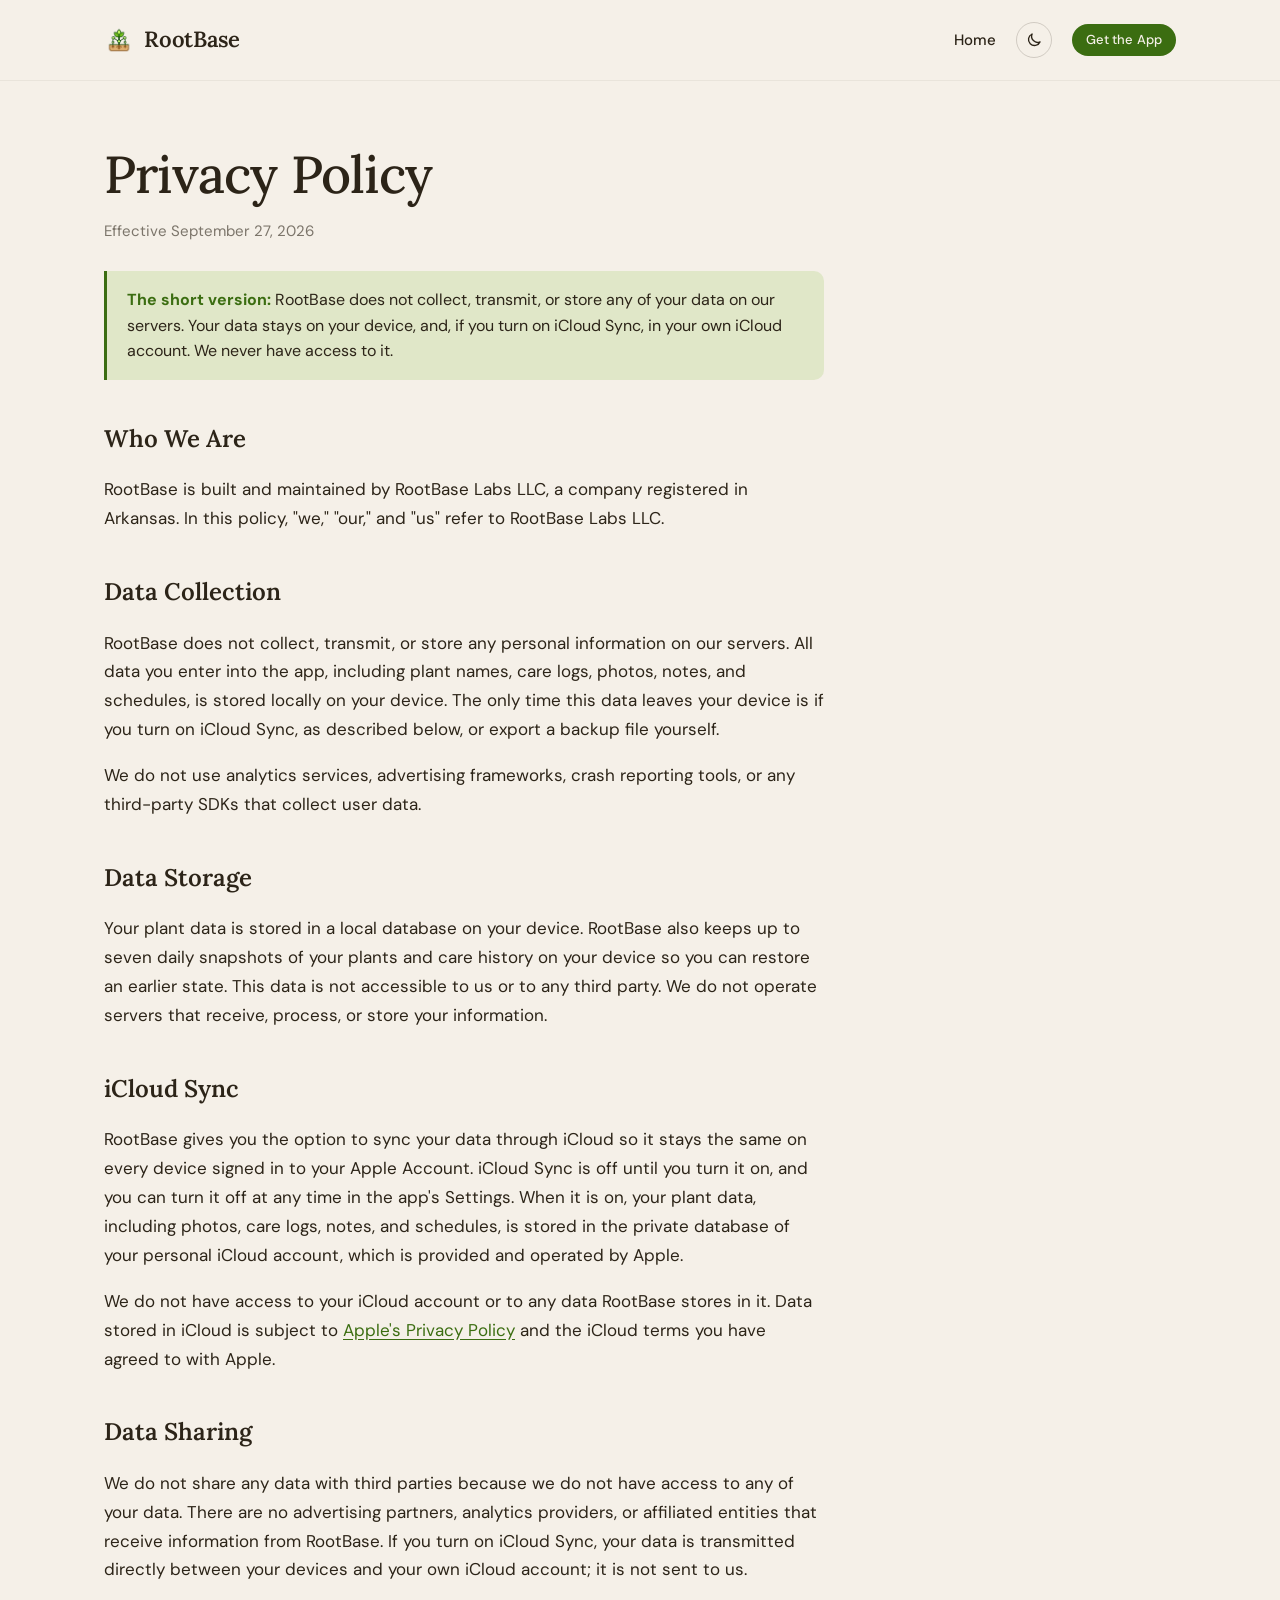
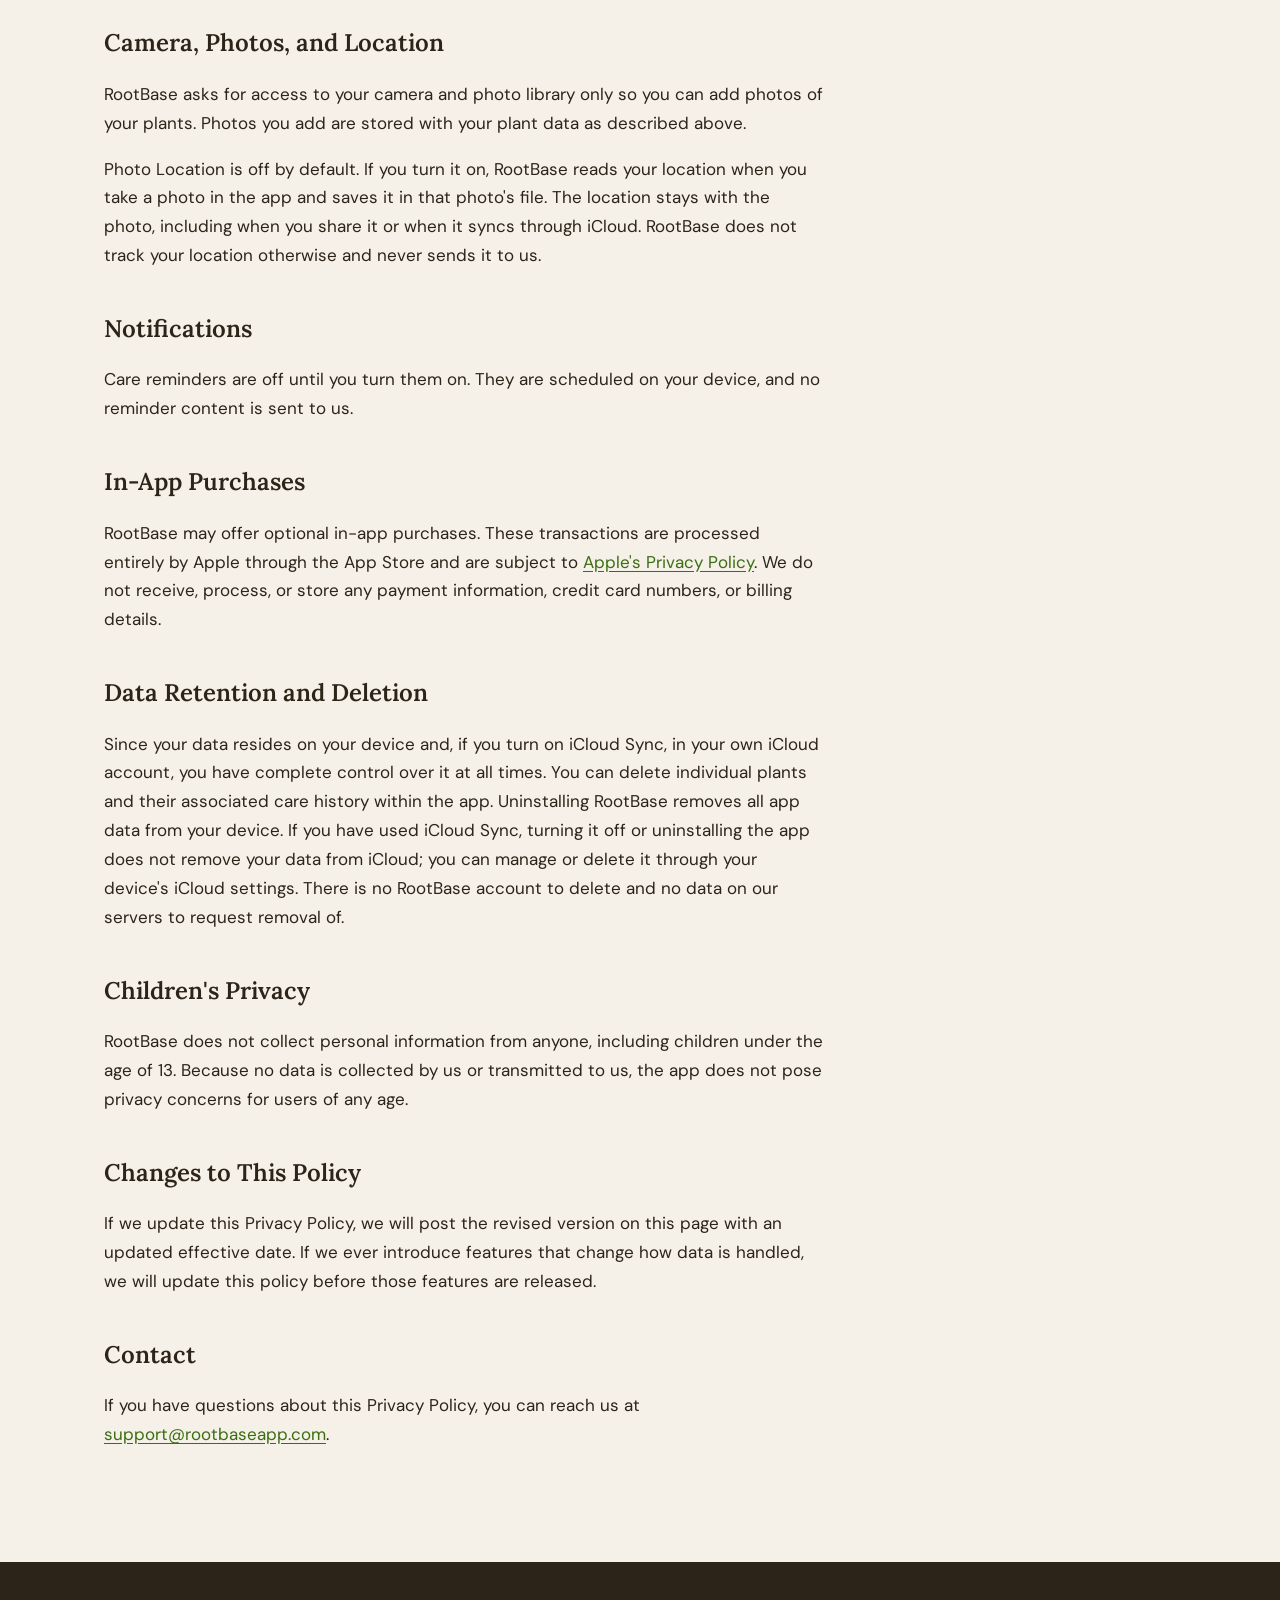
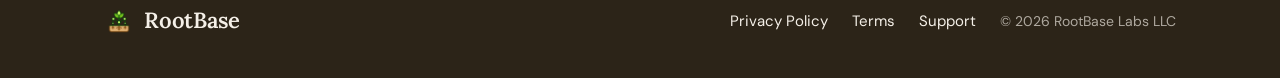
==== privacy.html @ 83ee5496 "Update site copy for RootBase 2.0 Rewrite the support FAQ for 2.0 and replace the old iCloud Backup " ====
<!DOCTYPE html>
<html lang="en">
<head>
  <meta charset="UTF-8">
  <meta name="viewport" content="width=device-width, initial-scale=1.0">
  <title>Privacy Policy — RootBase</title>
  <meta name="description" content="Privacy Policy for RootBase, the iOS plant care app by RootBase Labs LLC.">

  <meta property="og:type" content="website">
  <meta property="og:url" content="https://www.rootbaseapp.com/privacy.html">
  <meta property="og:title" content="Privacy Policy — RootBase">
  <meta property="og:description" content="Privacy Policy for RootBase, the iOS plant care app by RootBase Labs LLC.">
  <meta property="og:image" content="https://www.rootbaseapp.com/assets/icons/rootbase-icon.png">
  <meta property="og:site_name" content="RootBase">

  <meta name="twitter:card" content="summary">
  <meta name="twitter:title" content="Privacy Policy — RootBase">
  <meta name="twitter:description" content="Privacy Policy for RootBase, the iOS plant care app by RootBase Labs LLC.">
  <meta name="twitter:image" content="https://www.rootbaseapp.com/assets/icons/rootbase-icon.png">

  <link rel="preconnect" href="https://fonts.googleapis.com">
  <link rel="preconnect" href="https://fonts.gstatic.com" crossorigin>
  <link href="https://fonts.googleapis.com/css2?family=DM+Sans:ital,wght@0,400;0,500;0,600;0,700;1,400&family=Lora:ital,wght@0,400;0,500;0,600;0,700;1,400;1,500;1,600&display=swap" rel="stylesheet">
  <link rel="icon" type="image/png" href="assets/icons/rootbase-icon.png">
  <link rel="apple-touch-icon" href="assets/icons/rootbase-icon.png">
  <link rel="stylesheet" href="styles.css">
  <meta name="color-scheme" content="light dark">
  <script src="theme.js"></script>
</head>
<body>
  <header class="site-nav">
    <div class="container nav-inner">
      <a href="index.html" class="logo" aria-label="RootBase home">
        <img class="logo-mark" src="assets/icons/rootbase-icon.png" alt="RootBase leaf mark" />
        <span class="logo-word">RootBase</span>
      </a>
      <nav class="nav-links" aria-label="Primary">
        <a href="index.html" class="nav-link">Home</a>
        <button type="button" class="theme-toggle" aria-label="Toggle dark mode" hidden>
          <svg class="icon-moon" viewBox="0 0 24 24" fill="none" stroke="currentColor" stroke-width="1.8" stroke-linecap="round" stroke-linejoin="round" aria-hidden="true"><path d="M20 14.5A8 8 0 0 1 9.5 4a8 8 0 1 0 10.5 10.5Z"/></svg>
          <svg class="icon-sun" viewBox="0 0 24 24" fill="none" stroke="currentColor" stroke-width="1.8" stroke-linecap="round" aria-hidden="true"><circle cx="12" cy="12" r="4"/><path d="M12 2.5v2M12 19.5v2M4.6 4.6l1.4 1.4M18 18l1.4 1.4M2.5 12h2M19.5 12h2M4.6 19.4 6 18M18 6l1.4-1.4"/></svg>
        </button>
        <a href="https://apps.apple.com/us/app/rootbase/id6760036967" class="pill pill-green" target="_blank" rel="noopener">Get the App</a>
      </nav>
    </div>
  </header>

  <main class="doc-page">
    <div class="container">
      <h1 class="doc-title">Privacy Policy</h1>
      <p class="doc-effective-date">Effective September 27, 2026</p>
      <div class="doc-content">
        <div class="doc-summary">
          <strong>The short version:</strong> RootBase does not collect, transmit, or store any of your data on our servers. Your data stays on your device, and, if you turn on iCloud Sync, in your own iCloud account. We never have access to it.
        </div>

        <h2>Who We Are</h2>
        <p>RootBase is built and maintained by RootBase Labs LLC, a company registered in Arkansas. In this policy, "we," "our," and "us" refer to RootBase Labs LLC.</p>

        <h2>Data Collection</h2>
        <p>RootBase does not collect, transmit, or store any personal information on our servers. All data you enter into the app, including plant names, care logs, photos, notes, and schedules, is stored locally on your device. The only time this data leaves your device is if you turn on iCloud Sync, as described below, or export a backup file yourself.</p>
        <p>We do not use analytics services, advertising frameworks, crash reporting tools, or any third-party SDKs that collect user data.</p>

        <h2>Data Storage</h2>
        <p>Your plant data is stored in a local database on your device. RootBase also keeps up to seven daily snapshots of your plants and care history on your device so you can restore an earlier state. This data is not accessible to us or to any third party. We do not operate servers that receive, process, or store your information.</p>

        <h2>iCloud Sync</h2>
        <p>RootBase gives you the option to sync your data through iCloud so it stays the same on every device signed in to your Apple Account. iCloud Sync is off until you turn it on, and you can turn it off at any time in the app's Settings. When it is on, your plant data, including photos, care logs, notes, and schedules, is stored in the private database of your personal iCloud account, which is provided and operated by Apple.</p>
        <p>We do not have access to your iCloud account or to any data RootBase stores in it. Data stored in iCloud is subject to <a href="https://www.apple.com/legal/privacy/" target="_blank" rel="noopener">Apple's Privacy Policy</a> and the iCloud terms you have agreed to with Apple.</p>

        <h2>Data Sharing</h2>
        <p>We do not share any data with third parties because we do not have access to any of your data. There are no advertising partners, analytics providers, or affiliated entities that receive information from RootBase. If you turn on iCloud Sync, your data is transmitted directly between your devices and your own iCloud account; it is not sent to us.</p>

        <h2>Camera, Photos, and Location</h2>
        <p>RootBase asks for access to your camera and photo library only so you can add photos of your plants. Photos you add are stored with your plant data as described above.</p>
        <p>Photo Location is off by default. If you turn it on, RootBase reads your location when you take a photo in the app and saves it in that photo's file. The location stays with the photo, including when you share it or when it syncs through iCloud. RootBase does not track your location otherwise and never sends it to us.</p>

        <h2>Notifications</h2>
        <p>Care reminders are off until you turn them on. They are scheduled on your device, and no reminder content is sent to us.</p>

        <h2>In-App Purchases</h2>
        <p>RootBase may offer optional in-app purchases. These transactions are processed entirely by Apple through the App Store and are subject to <a href="https://www.apple.com/legal/privacy/" target="_blank" rel="noopener">Apple's Privacy Policy</a>. We do not receive, process, or store any payment information, credit card numbers, or billing details.</p>

        <h2>Data Retention and Deletion</h2>
        <p>Since your data resides on your device and, if you turn on iCloud Sync, in your own iCloud account, you have complete control over it at all times. You can delete individual plants and their associated care history within the app. Uninstalling RootBase removes all app data from your device. If you have used iCloud Sync, turning it off or uninstalling the app does not remove your data from iCloud; you can manage or delete it through your device's iCloud settings. There is no RootBase account to delete and no data on our servers to request removal of.</p>

        <h2>Children's Privacy</h2>
        <p>RootBase does not collect personal information from anyone, including children under the age of 13. Because no data is collected by us or transmitted to us, the app does not pose privacy concerns for users of any age.</p>

        <h2>Changes to This Policy</h2>
        <p>If we update this Privacy Policy, we will post the revised version on this page with an updated effective date. If we ever introduce features that change how data is handled, we will update this policy before those features are released.</p>

        <h2>Contact</h2>
        <p>If you have questions about this Privacy Policy, you can reach us at <a href="mailto:support@rootbaseapp.com">support@rootbaseapp.com</a>.</p>
      </div>
    </div>
  </main>

  <footer class="site-footer">
    <div class="container footer-inner">
      <a href="index.html" class="logo logo-footer" aria-label="RootBase home">
        <img class="logo-mark" src="assets/icons/rootbase-icon.png" alt="RootBase leaf mark" />
        <span class="logo-word">RootBase</span>
      </a>
      <nav class="footer-links" aria-label="Footer">
        <a href="privacy.html">Privacy Policy</a>
        <a href="terms.html">Terms</a>
        <a href="support.html">Support</a>
        <span class="footer-copy">© 2026 RootBase Labs LLC</span>
      </nav>
    </div>
  </footer>
</body>
</html>
---- styles.css ----
:root {
  --bg: #F5F0E8;
  --text: #2C2418;
  --text-muted: #2C241899;
  --brand: #3B6D11;
  --accent: #639922;
  --accent-light: #97C459;
  --card: #EDE8DE;
  --dark: #2C2418;
  --on-dark: #F5F0E8;
  --on-dark-muted: #F5F0E899;
  --on-brand: #F5F0E8;
  --footer-bg: #2C2418;
  --hairline: rgba(44, 36, 24, 0.06);
  --divider-line: rgba(44, 36, 24, 0.18);
  --summary-bg: rgba(151, 196, 89, 0.22);
  --radius-card: 14px;
  --radius-pill: 20px;
  --max-width: 1120px;
  color-scheme: light;
}

/* Dark theme: follows the OS unless the visitor picked a theme with the toggle. */
@media (prefers-color-scheme: dark) {
  :root:not([data-theme="light"]) {
    color-scheme: dark;
    --bg: #1A1611;
    --text: #EDE6D9;
    --text-muted: #EDE6D999;
    --brand: #97C459;
    --accent: #7FB03D;
    --accent-light: #B5DA82;
    --card: #26211A;
    --dark: #14110C;
    --on-brand: #1A1611;
    --footer-bg: #110E0A;
    --hairline: rgba(237, 230, 217, 0.08);
    --divider-line: rgba(237, 230, 217, 0.16);
    --summary-bg: rgba(151, 196, 89, 0.12);
  }
}

:root[data-theme="dark"] {
  color-scheme: dark;
  --bg: #1A1611;
  --text: #EDE6D9;
  --text-muted: #EDE6D999;
  --brand: #97C459;
  --accent: #7FB03D;
  --accent-light: #B5DA82;
  --card: #26211A;
  --dark: #14110C;
  --on-brand: #1A1611;
  --footer-bg: #110E0A;
  --hairline: rgba(237, 230, 217, 0.08);
  --divider-line: rgba(237, 230, 217, 0.16);
  --summary-bg: rgba(151, 196, 89, 0.12);
}

*, *::before, *::after { box-sizing: border-box; }

html { scroll-behavior: smooth; }

body {
  margin: 0;
  background: var(--bg);
  color: var(--text);
  font-family: "DM Sans", system-ui, -apple-system, Segoe UI, Roboto, sans-serif;
  font-size: 17px;
  line-height: 1.6;
  -webkit-font-smoothing: antialiased;
  -moz-osx-font-smoothing: grayscale;
}

img, svg { display: block; max-width: 100%; }

.container {
  width: 100%;
  max-width: var(--max-width);
  margin: 0 auto;
  padding: 0 24px;
}

/* ============ Nav ============ */
.site-nav {
  padding: 22px 0;
  position: sticky;
  top: 0;
  background: var(--bg);
  z-index: 10;
  border-bottom: 1px solid var(--hairline);
}

.nav-inner {
  display: flex;
  align-items: center;
  justify-content: space-between;
  gap: 16px;
}

.logo {
  display: inline-flex;
  align-items: center;
  gap: 10px;
  text-decoration: none;
  color: var(--text);
}

.logo-mark {
  width: 30px;
  height: 30px;
  flex-shrink: 0;
}

.logo-word {
  font-family: "Lora", Georgia, serif;
  font-weight: 600;
  font-size: 22px;
  letter-spacing: -0.01em;
}

.nav-links {
  display: flex;
  align-items: center;
  gap: 20px;
}

.nav-link {
  color: var(--text);
  text-decoration: none;
  font-weight: 500;
  font-size: 15px;
  transition: color 0.15s ease;
}

.nav-link:hover { color: var(--brand); }

.pill {
  display: inline-flex;
  align-items: center;
  padding: 6px 14px;
  border-radius: var(--radius-pill);
  font-size: 13px;
  font-weight: 500;
  letter-spacing: 0.01em;
}

.pill-green {
  background: var(--brand);
  color: var(--on-brand);
  text-decoration: none;
}

/* ============ Theme toggle ============ */
.theme-toggle {
  display: inline-flex;
  align-items: center;
  justify-content: center;
  width: 36px;
  height: 36px;
  padding: 0;
  border: 1px solid var(--divider-line);
  border-radius: 50%;
  background: transparent;
  color: var(--text);
  cursor: pointer;
  transition: color 0.15s ease, border-color 0.15s ease;
}

.theme-toggle[hidden] { display: none; }

.theme-toggle:hover { color: var(--brand); border-color: var(--brand); }

.theme-toggle:focus-visible {
  outline: 2px solid var(--accent-light);
  outline-offset: 2px;
}

.theme-toggle svg { width: 18px; height: 18px; }

/* Show the icon for the theme a click switches to. */
.theme-toggle .icon-sun { display: none; }

@media (prefers-color-scheme: dark) {
  :root:not([data-theme="light"]) .theme-toggle .icon-sun { display: block; }
  :root:not([data-theme="light"]) .theme-toggle .icon-moon { display: none; }
}

:root[data-theme="dark"] .theme-toggle .icon-sun { display: block; }
:root[data-theme="dark"] .theme-toggle .icon-moon { display: none; }

/* ============ Hero ============ */
.hero {
  padding: 80px 0 96px;
}

.hero-inner {
  display: grid;
  grid-template-columns: 1fr 1.2fr;
  gap: 64px;
  align-items: center;
}

.eyebrow {
  font-family: "DM Sans", sans-serif;
  font-size: 14px;
  font-weight: 500;
  letter-spacing: 0.08em;
  text-transform: uppercase;
  color: var(--brand);
  margin: 0 0 20px;
}

.hero-title {
  font-family: "Lora", Georgia, serif;
  font-weight: 500;
  font-size: clamp(42px, 5.6vw, 68px);
  line-height: 1.08;
  letter-spacing: -0.015em;
  margin: 0 0 24px;
  color: var(--text);
}

.accent-italic {
  font-style: italic;
  color: var(--brand);
  font-weight: 500;
}

.hero-body {
  font-size: 19px;
  line-height: 1.55;
  color: var(--text);
  opacity: 0.82;
  max-width: 520px;
  margin: 0 0 36px;
}

.app-store-badge {
  display: inline-block;
  border-radius: 13px;
}

.app-store-badge img {
  display: block;
  width: 245px;
  height: 82px;
  object-fit: contain;
}

.app-store-badge .badge-dark { display: none; }

@media (prefers-color-scheme: dark) {
  :root:not([data-theme="light"]) .app-store-badge .badge-light { display: none; }
  :root:not([data-theme="light"]) .app-store-badge .badge-dark { display: block; }
}

:root[data-theme="dark"] .app-store-badge .badge-light { display: none; }
:root[data-theme="dark"] .app-store-badge .badge-dark { display: block; }

.app-store-badge:focus-visible {
  outline: 2px solid var(--accent-light);
  outline-offset: 3px;
}

.hero-meta {
  margin: 18px 0 0;
  font-style: italic;
  font-size: 14px;
  color: var(--text);
  opacity: 0.6;
}

/* ============ Hero composite ============ */
.hero-visual {
  display: flex;
  align-items: center;
  justify-content: center;
}

.hero-composite {
  width: 100%;
  max-width: 680px;
  height: auto;
  display: block;
}

/* ============ Screenshots section ============ */
.screenshots {
  padding: 56px 0 24px;
}

.screenshots-row {
  display: flex;
  justify-content: center;
  align-items: flex-start;
  gap: 32px;
  flex-wrap: wrap;
}

.screenshot {
  width: 220px;
  height: auto;
  display: block;
}

/* ============ Divider ============ */
.divider {
  height: 1px;
  margin: 0 auto;
  max-width: var(--max-width);
  background: linear-gradient(
    to right,
    transparent 0%,
    var(--divider-line) 50%,
    transparent 100%
  );
}

/* ============ Features ============ */
.features {
  padding: 96px 0 96px;
}

.section-head {
  text-align: center;
  margin: 0 auto 56px;
  max-width: 620px;
}

.section-head .eyebrow { margin-bottom: 16px; }

.section-title {
  font-family: "Lora", Georgia, serif;
  font-weight: 500;
  font-size: clamp(32px, 4vw, 44px);
  line-height: 1.15;
  letter-spacing: -0.01em;
  margin: 0;
  color: var(--text);
}

.features-grid {
  list-style: none;
  padding: 0;
  margin: 0;
  display: grid;
  grid-template-columns: repeat(5, 1fr);
  gap: 20px;
}

.feature-card {
  background: var(--card);
  border-radius: var(--radius-card);
  padding: 28px 24px;
  display: flex;
  flex-direction: column;
  gap: 16px;
}

.feature-icon {
  width: 48px;
  height: 48px;
  background: var(--dark);
  border-radius: 12px;
  display: flex;
  align-items: center;
  justify-content: center;
  flex-shrink: 0;
}

.feature-icon svg {
  width: 26px;
  height: 26px;
}

.feature-title {
  font-family: "Lora", Georgia, serif;
  font-weight: 600;
  font-size: 19px;
  line-height: 1.25;
  margin: 0;
  color: var(--text);
  letter-spacing: -0.005em;
}

.feature-body {
  font-size: 15px;
  line-height: 1.55;
  color: var(--text);
  opacity: 0.78;
  margin: 0;
}

/* ============ Bottom CTA ============ */
.cta-section {
  padding: 40px 0 120px;
}

.cta-inner {
  text-align: center;
  display: flex;
  flex-direction: column;
  align-items: center;
  gap: 16px;
}

.cta-title {
  font-family: "Lora", Georgia, serif;
  font-weight: 500;
  font-size: clamp(36px, 4.5vw, 52px);
  line-height: 1.12;
  letter-spacing: -0.015em;
  margin: 0 0 6px;
  color: var(--text);
}

.cta-sub {
  font-size: 18px;
  color: var(--text);
  opacity: 0.75;
  margin: 0 0 20px;
}

.cta-meta {
  margin: 14px 0 0;
  font-style: italic;
  font-size: 14px;
  color: var(--text);
  opacity: 0.6;
}

/* ============ Footer ============ */
.site-footer {
  background: var(--footer-bg);
  color: var(--on-dark);
  padding: 40px 0;
  border-top: 1px solid var(--hairline);
}

.footer-inner {
  display: flex;
  align-items: center;
  justify-content: space-between;
  gap: 24px;
  flex-wrap: wrap;
}

.logo-footer { color: var(--on-dark); }

.footer-links {
  display: flex;
  align-items: center;
  gap: 24px;
  flex-wrap: wrap;
}

.footer-links a {
  color: var(--on-dark);
  text-decoration: none;
  font-size: 15px;
  transition: color 0.15s ease;
}

.footer-links a:hover { color: var(--accent-light); }

.footer-copy {
  font-size: 14px;
  opacity: 0.65;
}

/* ============ Static-page content ============ */
.doc-page {
  padding: 64px 0 96px;
}

.doc-page .doc-title {
  font-family: "Lora", Georgia, serif;
  font-weight: 500;
  font-size: clamp(36px, 4.5vw, 52px);
  line-height: 1.12;
  letter-spacing: -0.015em;
  margin: 0 0 32px;
}

.doc-page .doc-content {
  max-width: 720px;
}

.doc-page .doc-content p,
.doc-page .doc-content li {
  font-size: 17px;
  line-height: 1.7;
  color: var(--text);
}

.doc-page .doc-content h2 {
  font-family: "Lora", Georgia, serif;
  font-weight: 600;
  font-size: 24px;
  margin: 40px 0 12px;
}

.doc-page .doc-content h3 {
  font-family: "Lora", Georgia, serif;
  font-weight: 600;
  font-size: 19px;
  margin: 28px 0 10px;
  scroll-margin-top: 96px;
}

.doc-page .doc-content a {
  color: var(--brand);
  text-decoration: underline;
  text-underline-offset: 3px;
}

.doc-effective-date {
  margin: -16px 0 28px;
  font-size: 15px;
  color: var(--text);
  opacity: 0.6;
}

.doc-summary {
  background: var(--summary-bg);
  border-left: 3px solid var(--brand);
  padding: 16px 20px;
  border-radius: 0 10px 10px 0;
  margin: 0 0 36px;
  font-size: 16px;
  line-height: 1.6;
}

.doc-summary strong { color: var(--brand); }

.doc-placeholder {
  padding: 32px;
  background: var(--card);
  border-radius: var(--radius-card);
  font-style: italic;
  color: var(--text);
  opacity: 0.7;
}

/* ============ Responsive ============ */
@media (max-width: 960px) {
  .features-grid { grid-template-columns: repeat(2, 1fr); }
  .hero-inner { gap: 40px; }
}

@media (max-width: 768px) {
  .hero { padding: 48px 0 64px; }
  .hero-inner {
    grid-template-columns: 1fr;
    gap: 32px;
  }
  .hero-body { font-size: 17px; }
  .hero-visual {
    order: 2;
  }
  .screenshot {
    width: 200px;
    max-width: 200px;
  }
  .features { padding: 72px 0; }
  .cta-section { padding: 24px 0 80px; }
  .footer-inner {
    flex-direction: column;
    align-items: flex-start;
    gap: 20px;
  }
}

@media (max-width: 560px) {
  .features-grid { grid-template-columns: 1fr; }
  .screenshots-row { gap: 20px; }
  .screenshot {
    width: 160px;
    max-width: 160px;
  }
}

@media (max-width: 420px) {
  .nav-inner .pill { display: none; }
  .container { padding: 0 18px; }
}
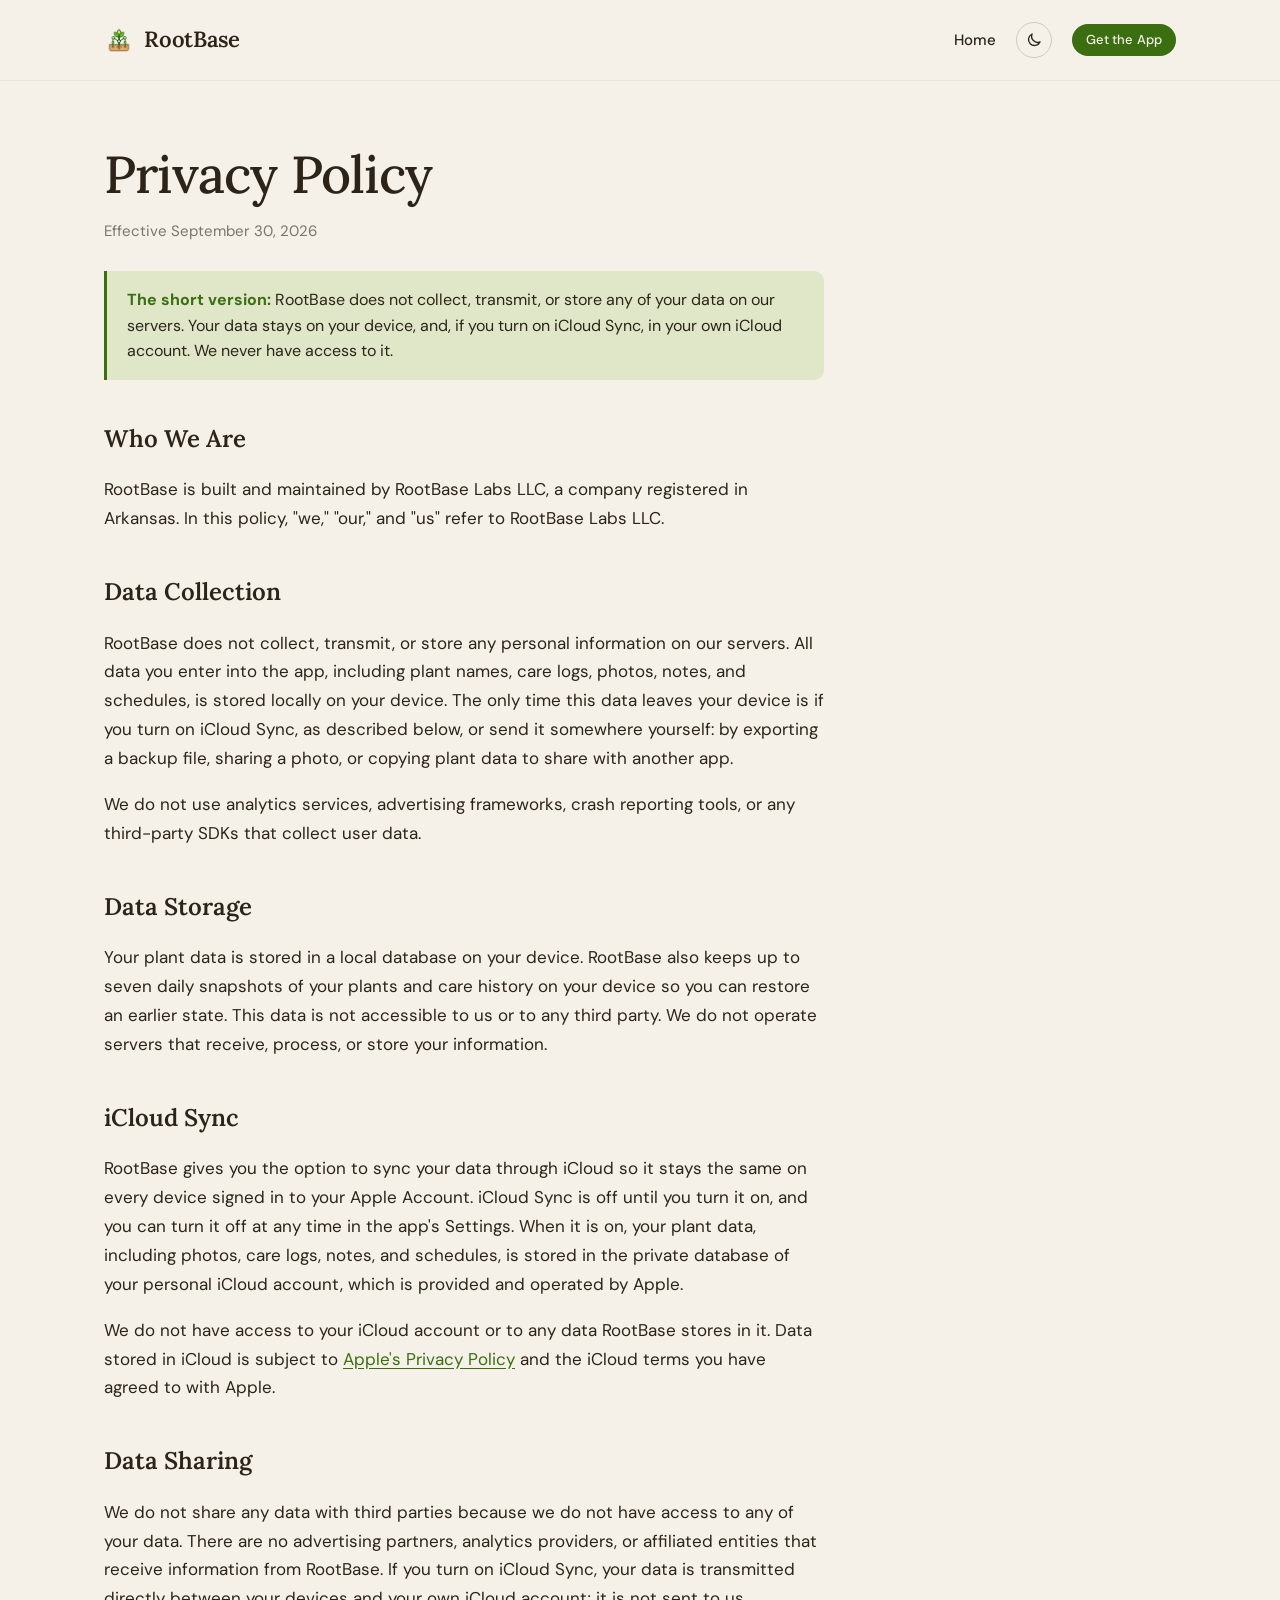
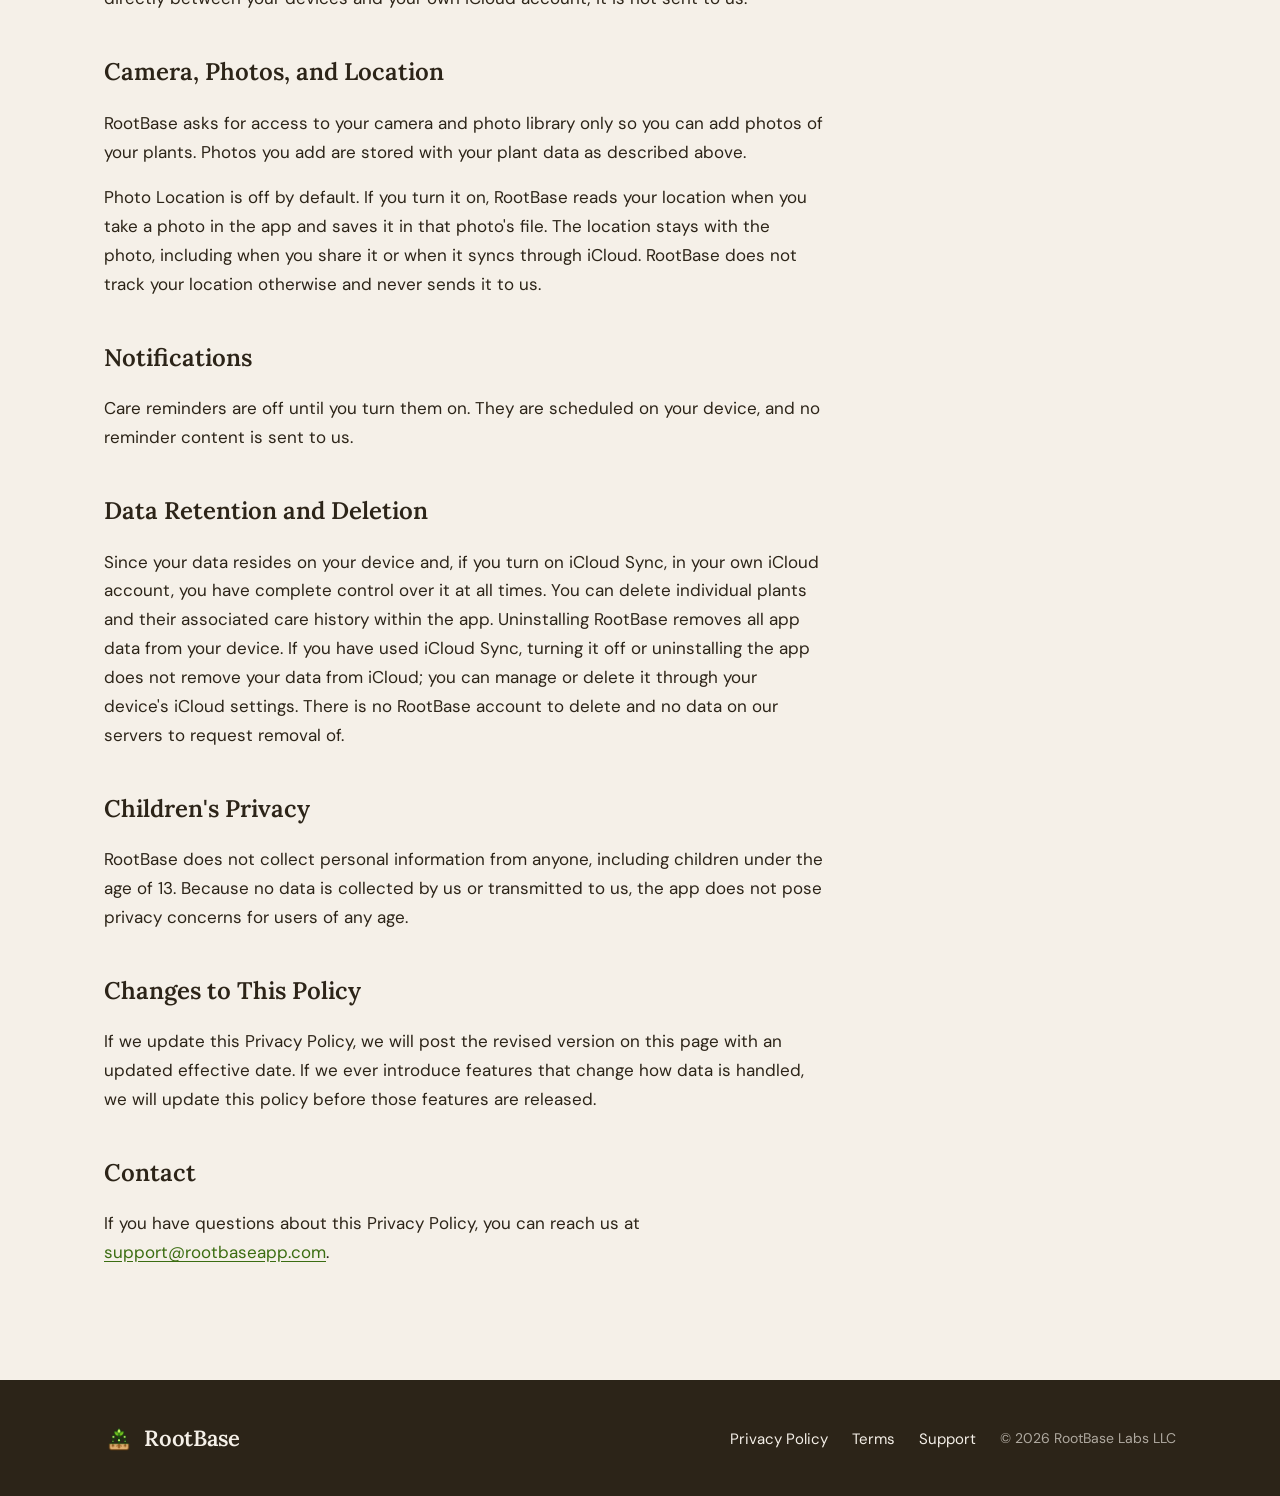
==== commit fb618ff8: "Bring site copy in line with RootBase 2.1 - Say iPhone and iPad (2.1 added iPad) in page description" ====
--- a/privacy.html
+++ b/privacy.html
@@ -4,19 +4,25 @@
   <meta charset="UTF-8">
   <meta name="viewport" content="width=device-width, initial-scale=1.0">
   <title>Privacy Policy — RootBase</title>
-  <meta name="description" content="Privacy Policy for RootBase, the iOS plant care app by RootBase Labs LLC.">
+  <meta name="description" content="Privacy Policy for RootBase, the plant care app for iPhone and iPad by RootBase Labs LLC.">
+  <meta name="apple-itunes-app" content="app-id=6760036967">
+  <link rel="canonical" href="https://www.rootbaseapp.com/privacy.html">
 
   <meta property="og:type" content="website">
   <meta property="og:url" content="https://www.rootbaseapp.com/privacy.html">
   <meta property="og:title" content="Privacy Policy — RootBase">
-  <meta property="og:description" content="Privacy Policy for RootBase, the iOS plant care app by RootBase Labs LLC.">
-  <meta property="og:image" content="https://www.rootbaseapp.com/assets/icons/rootbase-icon.png">
+  <meta property="og:description" content="Privacy Policy for RootBase, the plant care app for iPhone and iPad by RootBase Labs LLC.">
+  <meta property="og:image" content="https://www.rootbaseapp.com/assets/social/rootbase-card.jpg">
+  <meta property="og:image:width" content="1200">
+  <meta property="og:image:height" content="630">
+  <meta property="og:image:alt" content="RootBase on iPhone and iPad: Your plants deserve a proper schedule.">
   <meta property="og:site_name" content="RootBase">
 
-  <meta name="twitter:card" content="summary">
+  <meta name="twitter:card" content="summary_large_image">
   <meta name="twitter:title" content="Privacy Policy — RootBase">
-  <meta name="twitter:description" content="Privacy Policy for RootBase, the iOS plant care app by RootBase Labs LLC.">
-  <meta name="twitter:image" content="https://www.rootbaseapp.com/assets/icons/rootbase-icon.png">
+  <meta name="twitter:description" content="Privacy Policy for RootBase, the plant care app for iPhone and iPad by RootBase Labs LLC.">
+  <meta name="twitter:image" content="https://www.rootbaseapp.com/assets/social/rootbase-card.jpg">
+  <meta name="twitter:image:alt" content="RootBase on iPhone and iPad: Your plants deserve a proper schedule.">
 
   <link rel="preconnect" href="https://fonts.googleapis.com">
   <link rel="preconnect" href="https://fonts.gstatic.com" crossorigin>
@@ -48,7 +54,7 @@
   <main class="doc-page">
     <div class="container">
       <h1 class="doc-title">Privacy Policy</h1>
-      <p class="doc-effective-date">Effective September 27, 2026</p>
+      <p class="doc-effective-date">Effective September 30, 2026</p>
       <div class="doc-content">
         <div class="doc-summary">
           <strong>The short version:</strong> RootBase does not collect, transmit, or store any of your data on our servers. Your data stays on your device, and, if you turn on iCloud Sync, in your own iCloud account. We never have access to it.
@@ -58,7 +64,7 @@
         <p>RootBase is built and maintained by RootBase Labs LLC, a company registered in Arkansas. In this policy, "we," "our," and "us" refer to RootBase Labs LLC.</p>
 
         <h2>Data Collection</h2>
-        <p>RootBase does not collect, transmit, or store any personal information on our servers. All data you enter into the app, including plant names, care logs, photos, notes, and schedules, is stored locally on your device. The only time this data leaves your device is if you turn on iCloud Sync, as described below, or export a backup file yourself.</p>
+        <p>RootBase does not collect, transmit, or store any personal information on our servers. All data you enter into the app, including plant names, care logs, photos, notes, and schedules, is stored locally on your device. The only time this data leaves your device is if you turn on iCloud Sync, as described below, or send it somewhere yourself: by exporting a backup file, sharing a photo, or copying plant data to share with another app.</p>
         <p>We do not use analytics services, advertising frameworks, crash reporting tools, or any third-party SDKs that collect user data.</p>
 
         <h2>Data Storage</h2>
@@ -77,9 +83,6 @@
 
         <h2>Notifications</h2>
         <p>Care reminders are off until you turn them on. They are scheduled on your device, and no reminder content is sent to us.</p>
-
-        <h2>In-App Purchases</h2>
-        <p>RootBase may offer optional in-app purchases. These transactions are processed entirely by Apple through the App Store and are subject to <a href="https://www.apple.com/legal/privacy/" target="_blank" rel="noopener">Apple's Privacy Policy</a>. We do not receive, process, or store any payment information, credit card numbers, or billing details.</p>
 
         <h2>Data Retention and Deletion</h2>
         <p>Since your data resides on your device and, if you turn on iCloud Sync, in your own iCloud account, you have complete control over it at all times. You can delete individual plants and their associated care history within the app. Uninstalling RootBase removes all app data from your device. If you have used iCloud Sync, turning it off or uninstalling the app does not remove your data from iCloud; you can manage or delete it through your device's iCloud settings. There is no RootBase account to delete and no data on our servers to request removal of.</p>
--- a/styles.css
+++ b/styles.css
@@ -196,7 +196,7 @@
 
 .hero-inner {
   display: grid;
-  grid-template-columns: 1fr 1.2fr;
+  grid-template-columns: 1fr 1.4fr;
   gap: 64px;
   align-items: center;
 }
@@ -280,7 +280,7 @@
 
 .hero-composite {
   width: 100%;
-  max-width: 680px;
+  max-width: 760px;
   height: auto;
   display: block;
 }
@@ -325,7 +325,7 @@
 .section-head {
   text-align: center;
   margin: 0 auto 56px;
-  max-width: 620px;
+  max-width: 760px;
 }
 
 .section-head .eyebrow { margin-bottom: 16px; }
@@ -338,6 +338,7 @@
   letter-spacing: -0.01em;
   margin: 0;
   color: var(--text);
+  text-wrap: balance;
 }
 
 .features-grid {
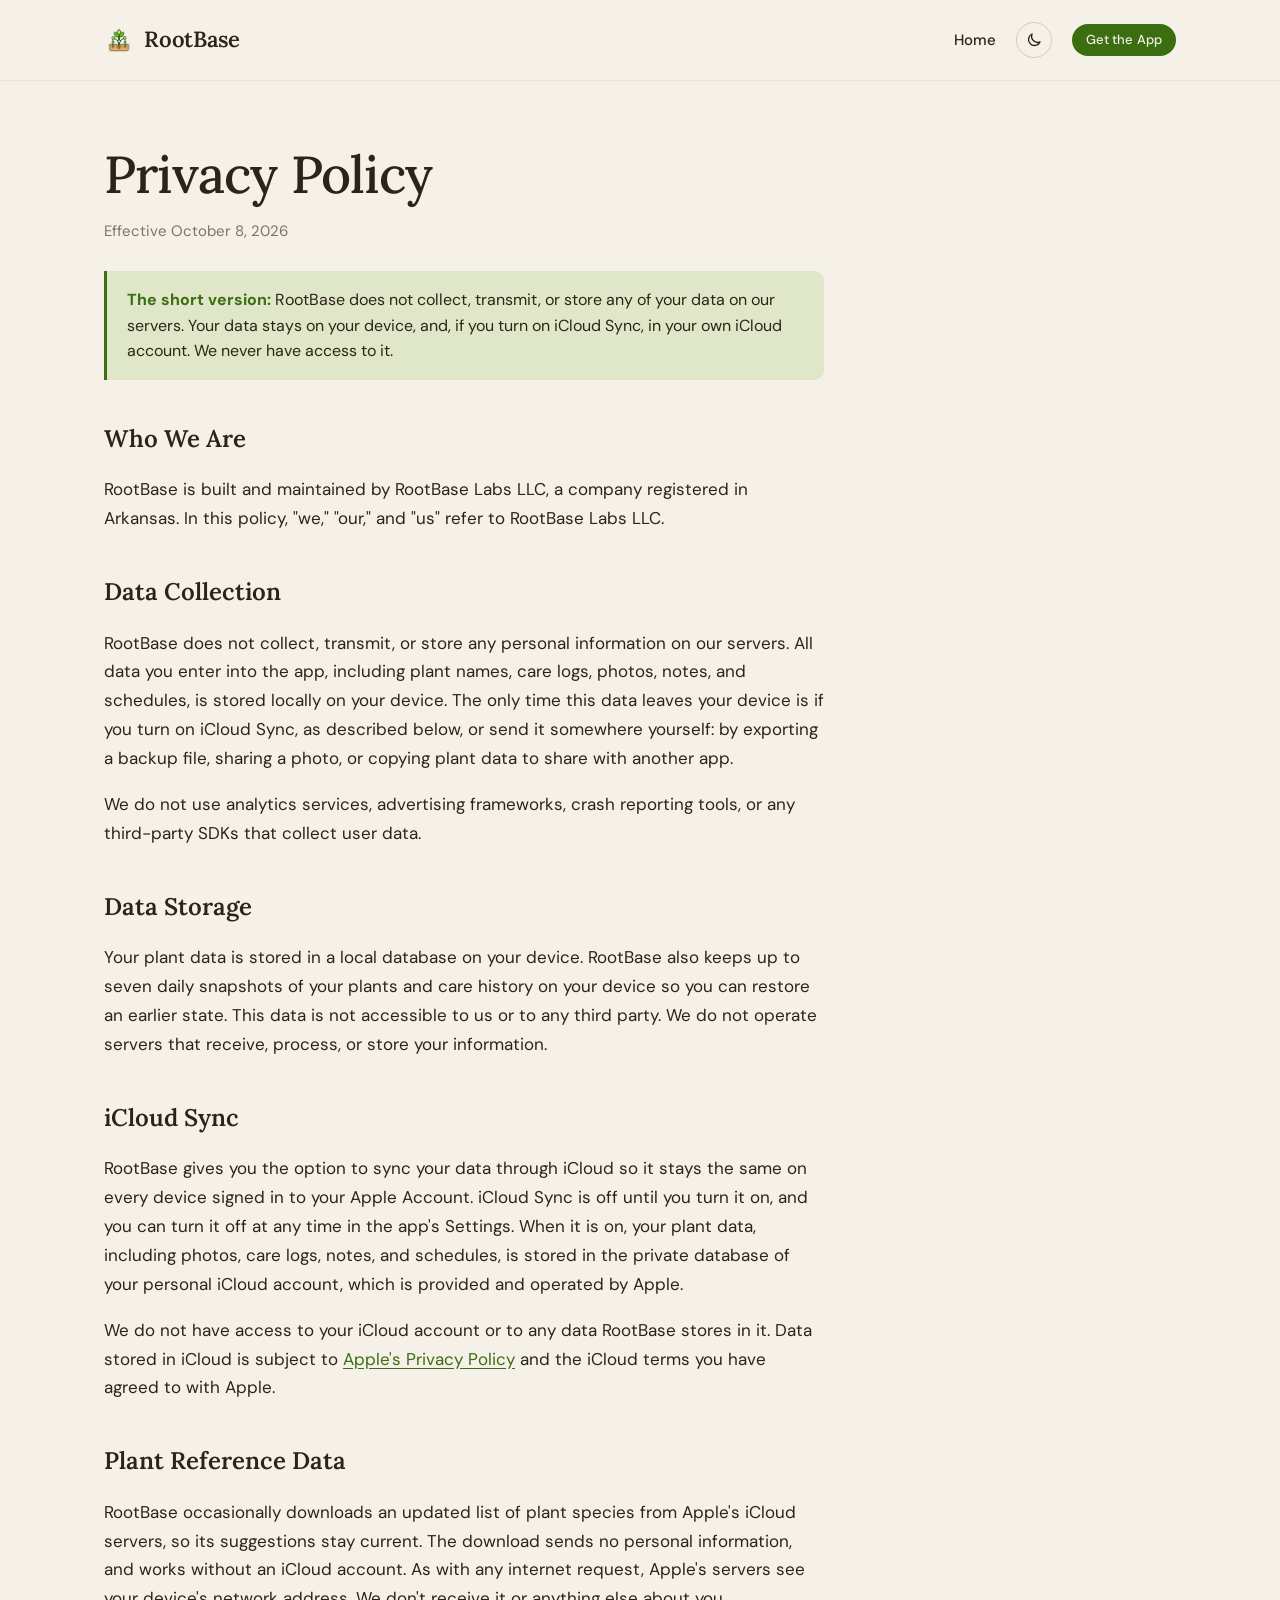
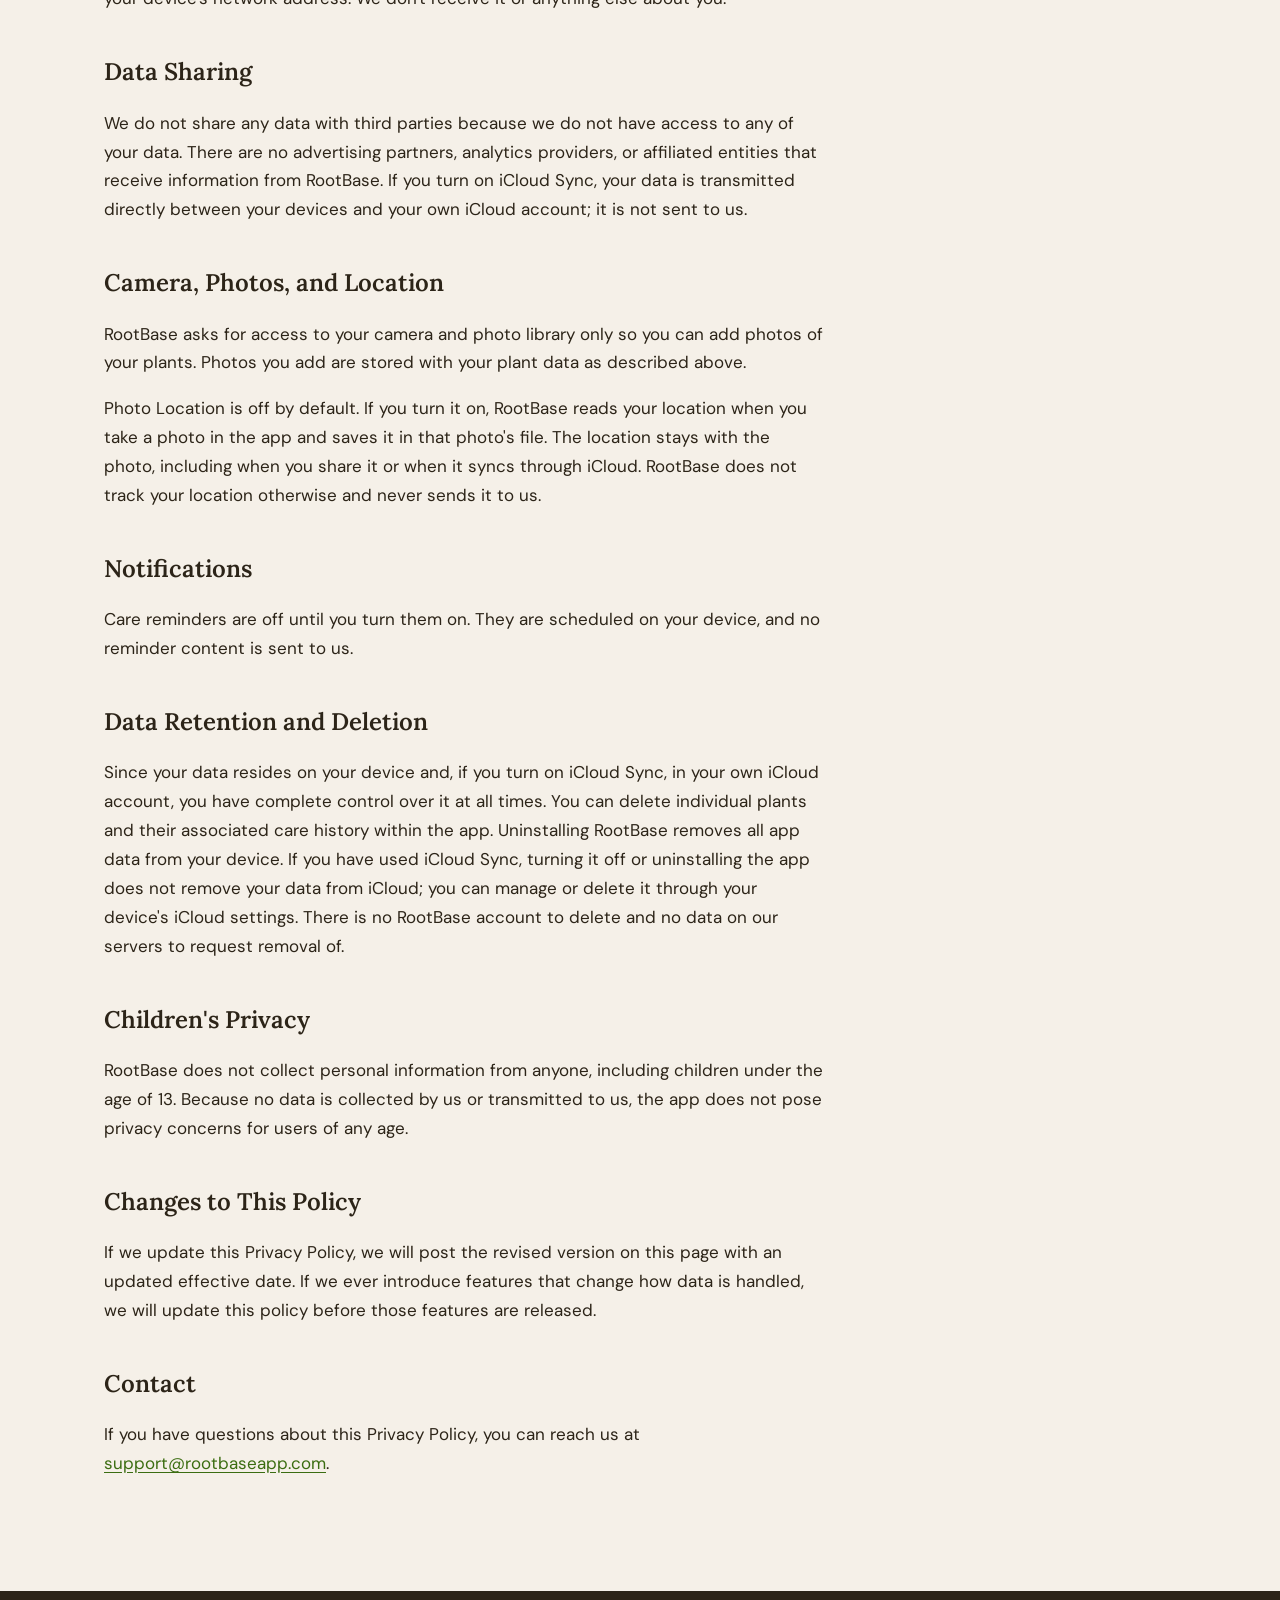
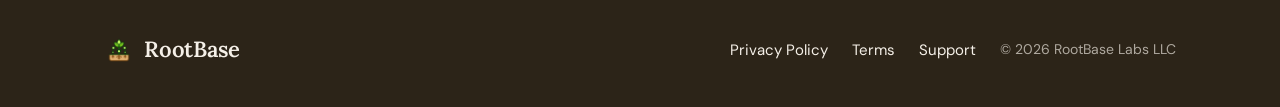
==== commit 9e7f7d76: "Add plant reference data section to privacy policy Co-Authored-By: Claude Opus 5.5 <noreply@anthropi" ====
--- a/privacy.html
+++ b/privacy.html
@@ -54,7 +54,7 @@
   <main class="doc-page">
     <div class="container">
       <h1 class="doc-title">Privacy Policy</h1>
-      <p class="doc-effective-date">Effective September 30, 2026</p>
+      <p class="doc-effective-date">Effective October 8, 2026</p>
       <div class="doc-content">
         <div class="doc-summary">
           <strong>The short version:</strong> RootBase does not collect, transmit, or store any of your data on our servers. Your data stays on your device, and, if you turn on iCloud Sync, in your own iCloud account. We never have access to it.
@@ -73,6 +73,9 @@
         <h2>iCloud Sync</h2>
         <p>RootBase gives you the option to sync your data through iCloud so it stays the same on every device signed in to your Apple Account. iCloud Sync is off until you turn it on, and you can turn it off at any time in the app's Settings. When it is on, your plant data, including photos, care logs, notes, and schedules, is stored in the private database of your personal iCloud account, which is provided and operated by Apple.</p>
         <p>We do not have access to your iCloud account or to any data RootBase stores in it. Data stored in iCloud is subject to <a href="https://www.apple.com/legal/privacy/" target="_blank" rel="noopener">Apple's Privacy Policy</a> and the iCloud terms you have agreed to with Apple.</p>
+
+        <h2>Plant Reference Data</h2>
+        <p>RootBase occasionally downloads an updated list of plant species from Apple's iCloud servers, so its suggestions stay current. The download sends no personal information, and works without an iCloud account. As with any internet request, Apple's servers see your device's network address. We don't receive it or anything else about you.</p>
 
         <h2>Data Sharing</h2>
         <p>We do not share any data with third parties because we do not have access to any of your data. There are no advertising partners, analytics providers, or affiliated entities that receive information from RootBase. If you turn on iCloud Sync, your data is transmitted directly between your devices and your own iCloud account; it is not sent to us.</p>
--- a/styles.css
+++ b/styles.css
@@ -102,8 +102,10 @@
   display: inline-flex;
   align-items: center;
   gap: 10px;
+  flex-shrink: 0;
   text-decoration: none;
   color: var(--text);
+  white-space: nowrap;
 }
 
 .logo-mark {
@@ -128,6 +130,7 @@
 .nav-link {
   color: var(--text);
   text-decoration: none;
+  white-space: nowrap;
   font-weight: 500;
   font-size: 15px;
   transition: color 0.15s ease;
@@ -138,6 +141,7 @@
 .pill {
   display: inline-flex;
   align-items: center;
+  white-space: nowrap;
   padding: 6px 14px;
   border-radius: var(--radius-pill);
   font-size: 13px;
@@ -281,25 +285,6 @@
 .hero-composite {
   width: 100%;
   max-width: 760px;
-  height: auto;
-  display: block;
-}
-
-/* ============ Screenshots section ============ */
-.screenshots {
-  padding: 56px 0 24px;
-}
-
-.screenshots-row {
-  display: flex;
-  justify-content: center;
-  align-items: flex-start;
-  gap: 32px;
-  flex-wrap: wrap;
-}
-
-.screenshot {
-  width: 220px;
   height: auto;
   display: block;
 }
@@ -346,9 +331,68 @@
   padding: 0;
   margin: 0;
   display: grid;
-  grid-template-columns: repeat(5, 1fr);
+  grid-template-columns: repeat(3, 1fr);
   gap: 20px;
 }
+
+/* Phones and tablets: a row of cards to swipe through, the next one peeking in. */
+@media (max-width: 899px) {
+  .features-grid {
+    display: flex;
+    gap: 16px;
+    margin: 0 -24px;
+    padding: 4px 24px 8px;
+    overflow-x: auto;
+    overscroll-behavior-x: contain;
+    scroll-snap-type: x mandatory;
+    scroll-padding-inline: 24px;
+    scrollbar-width: none;
+  }
+
+  .features-grid::-webkit-scrollbar { display: none; }
+
+  .feature-card {
+    flex: 0 0 min(82%, 340px);
+    scroll-snap-align: start;
+  }
+}
+
+@media (max-width: 420px) {
+  .features-grid {
+    margin: 0 -18px;
+    padding-inline: 18px;
+    scroll-padding-inline: 18px;
+  }
+}
+
+/* Desktop with features.js: the section pins below the nav and the cards slide sideways as the
+   page scrolls. features.js sets the pin's height and the row's transform. */
+.has-feature-pin .features { padding: 0; }
+
+.has-feature-pin .features-sticky {
+  position: sticky;
+  top: var(--nav-height, 81px);
+  height: calc(100vh - var(--nav-height, 81px));
+  overflow: hidden;
+  display: flex;
+  flex-direction: column;
+  justify-content: center;
+}
+
+.has-feature-pin .features-sticky .container {
+  max-width: none;
+  padding: 0;
+}
+
+.has-feature-pin .features-grid {
+  position: relative;
+  display: flex;
+  gap: 24px;
+  padding-inline: max(24px, calc((100% - var(--max-width)) / 2 + 24px));
+  will-change: transform;
+}
+
+.has-feature-pin .feature-card { flex: 0 0 340px; }
 
 .feature-card {
   background: var(--card);
@@ -359,22 +403,6 @@
   gap: 16px;
 }
 
-.feature-icon {
-  width: 48px;
-  height: 48px;
-  background: var(--dark);
-  border-radius: 12px;
-  display: flex;
-  align-items: center;
-  justify-content: center;
-  flex-shrink: 0;
-}
-
-.feature-icon svg {
-  width: 26px;
-  height: 26px;
-}
-
 .feature-title {
   font-family: "Lora", Georgia, serif;
   font-weight: 600;
@@ -386,6 +414,465 @@
 }
 
 .feature-body {
+  font-size: 15px;
+  line-height: 1.55;
+  color: var(--text);
+  opacity: 0.78;
+  margin: 0;
+}
+
+/* ============ Showcase ============ */
+/* Without showcase.js the steps are a list, each caption beside its phone. The script turns them
+   into tabs over one phone (.is-tabbed). Screenshots come with the device bezel and shadow baked
+   in, so the images are placed as they are. */
+.showcase { padding: 72px 0; }
+
+.showcase .container {
+  max-width: calc(var(--max-width) + 80px);
+  padding: 0 40px;
+}
+
+.showcase .section-head { margin-bottom: 48px; }
+
+.showcase .eyebrow {
+  font-size: 13px;
+  font-weight: 600;
+  letter-spacing: 0.12em;
+  margin: 0 0 12px;
+}
+
+.showcase .section-title {
+  font-size: 48px;
+  line-height: 1.1;
+}
+
+.showcase-title {
+  font-family: "Lora", Georgia, serif;
+  font-weight: 500;
+  font-size: 36px;
+  line-height: 1.15;
+  letter-spacing: -0.01em;
+  margin: 0 0 16px;
+  color: var(--text);
+}
+
+.showcase-body {
+  font-size: 17px;
+  line-height: 1.6;
+  color: var(--text);
+  opacity: 0.8;
+  max-width: 34em;
+  margin: 0;
+}
+
+.showcase-steps {
+  list-style: none;
+  margin: 0;
+  padding: 0;
+  display: flex;
+  flex-direction: column;
+  gap: 56px;
+}
+
+.showcase-step {
+  display: grid;
+  grid-template-columns: minmax(0, 1fr) 400px;
+  gap: 64px;
+  align-items: center;
+}
+
+.showcase-shot {
+  width: 304px;
+  height: auto;
+  justify-self: center;
+}
+
+/* Tabs beside one phone. */
+.showcase-tour.is-tabbed {
+  display: grid;
+  grid-template-columns: minmax(0, 1fr) 400px;
+  gap: 64px;
+  align-items: center;
+}
+
+.showcase-side {
+  display: flex;
+  flex-direction: column;
+  gap: 40px;
+  min-width: 0;
+}
+
+.showcase-tablist {
+  display: grid;
+  grid-template-columns: repeat(4, minmax(0, 1fr));
+  gap: 12px;
+}
+
+.showcase-tab {
+  position: relative;
+  display: flex;
+  flex-direction: column;
+  justify-content: flex-end;
+  gap: 2px;
+  min-height: 60px;
+  margin: 0;
+  padding: 0 0 18px;
+  border: 0;
+  background: none;
+  color: var(--text);
+  font: inherit;
+  text-align: left;
+  cursor: pointer;
+}
+
+.showcase-tab-num {
+  font-size: 13px;
+  line-height: 1.3;
+  font-variant-numeric: tabular-nums;
+}
+
+.showcase-tab-label {
+  font-size: 17px;
+  font-weight: 600;
+  line-height: 1.3;
+  white-space: nowrap;
+}
+
+.showcase-tab-num,
+.showcase-tab-label {
+  opacity: 0.66;
+  transition: opacity 0.2s ease;
+}
+
+.showcase-tab.is-current .showcase-tab-num,
+.showcase-tab.is-current .showcase-tab-label,
+.showcase-tab:hover .showcase-tab-num,
+.showcase-tab:hover .showcase-tab-label { opacity: 1; }
+
+.showcase-tab-track {
+  position: absolute;
+  left: 0;
+  right: 0;
+  bottom: 0;
+  height: 3px;
+  border-radius: 2px;
+  overflow: hidden;
+  background: var(--divider-line);
+}
+
+.showcase-tab-fill {
+  display: block;
+  height: 100%;
+  background: var(--accent);
+  transform: scaleX(0);
+  transform-origin: left;
+}
+
+.showcase-tab.is-done .showcase-tab-fill,
+.is-stopped .showcase-tab.is-current .showcase-tab-fill { transform: scaleX(1); }
+
+/* Longhands, so the shorthand can't reset the paused play state below. */
+.is-tabbed:not(.is-stopped) .showcase-tab.is-current .showcase-tab-fill {
+  animation-name: showcase-progress;
+  animation-duration: 6s;
+  animation-timing-function: linear;
+  animation-fill-mode: forwards;
+}
+
+.is-held .showcase-tab-fill { animation-play-state: paused; }
+
+@keyframes showcase-progress {
+  from { transform: scaleX(0); }
+  to { transform: scaleX(1); }
+}
+
+.showcase-panels { min-height: 190px; }
+
+.showcase-tab:focus-visible,
+.showcase-copy:focus-visible,
+.showcase-toggle:focus-visible {
+  outline: 2px solid var(--brand);
+  outline-offset: 4px;
+  border-radius: 4px;
+}
+
+.showcase-controls {
+  display: flex;
+  align-items: center;
+  gap: 16px;
+}
+
+.showcase-toggle {
+  display: grid;
+  place-items: center;
+  width: 44px;
+  height: 44px;
+  margin: 0;
+  padding: 0;
+  border: 1px solid var(--divider-line);
+  border-radius: 50%;
+  background: none;
+  color: var(--text);
+  cursor: pointer;
+  transition: color 0.15s ease, border-color 0.15s ease;
+}
+
+.showcase-toggle:hover { color: var(--brand); border-color: var(--brand); }
+.showcase-toggle[hidden] { display: none; }
+.showcase-toggle:focus-visible { border-radius: 50%; }
+.showcase-toggle svg { width: 18px; height: 18px; }
+.showcase-toggle .icon-play,
+.is-stopped .showcase-toggle .icon-pause { display: none; }
+.is-stopped .showcase-toggle .icon-play { display: block; }
+
+.showcase-count {
+  margin: 0;
+  font-size: 14px;
+  font-variant-numeric: tabular-nums;
+  color: var(--text);
+  opacity: 0.72;
+}
+
+.showcase-phone {
+  position: relative;
+  width: 304px;
+  height: 560px;
+  justify-self: center;
+}
+
+.showcase-phone .showcase-shot {
+  position: absolute;
+  inset: 0;
+  width: 100%;
+  height: 100%;
+  object-fit: contain;
+  opacity: 0;
+  transition: opacity 0.45s ease;
+}
+
+.showcase-phone .showcase-shot.is-active { opacity: 1; }
+
+/* iPad card. */
+.showcase-ipad {
+  display: grid;
+  grid-template-columns: minmax(0, 1fr) 520px;
+  gap: 48px;
+  align-items: center;
+  margin-top: 48px;
+  padding: 36px 40px;
+  border-radius: var(--radius-card);
+  background: var(--card);
+}
+
+.showcase-ipad .showcase-title { font-size: 32px; }
+
+.showcase-ipad-shot {
+  width: 100%;
+  height: auto;
+}
+
+/* Between tablet and full desktop, give the tabs the room the phone doesn't need. */
+@media (min-width: 900px) and (max-width: 1099px) {
+  .showcase-step,
+  .showcase-tour.is-tabbed { grid-template-columns: minmax(0, 1fr) 304px; gap: 48px; }
+  .showcase-tab-label { font-size: 15px; }
+  .showcase-ipad { grid-template-columns: minmax(0, 1fr) minmax(0, 1.2fr); }
+}
+
+@media (max-width: 899px) {
+  .showcase { padding: 56px 0; }
+  .showcase .container { padding: 0 16px; }
+  .showcase .section-title { font-size: 34px; }
+  .showcase-title { font-size: 26px; }
+
+  .showcase-step { grid-template-columns: 1fr; gap: 28px; }
+  .showcase-shot { width: 261px; }
+
+  /* Order on phones: pills, phone, caption, controls. */
+  .showcase-tour.is-tabbed {
+    display: flex;
+    flex-direction: column;
+    align-items: stretch;
+    gap: 28px;
+  }
+
+  .showcase-side { display: contents; }
+  .showcase-tabs { order: 1; }
+  .showcase-phone { order: 2; align-self: center; width: 261px; height: 480px; }
+  .showcase-panels { order: 3; min-height: 230px; }
+  .showcase-controls { order: 4; margin-top: -8px; }
+
+  .showcase-tabs {
+    position: relative;
+    margin: 0 -16px;
+    overflow-x: auto;
+    overscroll-behavior-x: contain;
+    scrollbar-width: none;
+  }
+
+  .showcase-tabs::-webkit-scrollbar { display: none; }
+
+  .showcase-tablist {
+    display: flex;
+    gap: 8px;
+    width: max-content;
+    padding: 4px 16px;
+  }
+
+  .showcase-tab {
+    flex-direction: row;
+    align-items: center;
+    min-height: 44px;
+    padding: 0 18px;
+    border-radius: var(--radius-pill);
+    background: var(--card);
+  }
+
+  .showcase-tab-num { display: none; }
+
+  .showcase-tab-label { font-size: 16px; opacity: 1; }
+
+  .showcase-tab.is-current {
+    background: var(--brand);
+    color: var(--on-brand);
+  }
+
+  .showcase-tab-track {
+    display: none;
+    left: 14px;
+    right: 14px;
+    bottom: 6px;
+    height: 2px;
+    background: none;
+  }
+
+  .showcase-tab.is-current .showcase-tab-track { display: block; }
+
+  .showcase-tab-track::before {
+    content: "";
+    position: absolute;
+    inset: 0;
+    background: currentColor;
+    opacity: 0.28;
+  }
+
+  .showcase-tab-fill { position: relative; background: currentColor; }
+
+  .showcase-ipad {
+    grid-template-columns: 1fr;
+    gap: 20px;
+    padding: 20px;
+  }
+
+  .showcase-ipad .showcase-title { font-size: 26px; }
+}
+
+@media (prefers-reduced-motion: reduce) {
+  .showcase-phone .showcase-shot,
+  .showcase-tab-num,
+  .showcase-tab-label { transition: none; }
+}
+
+/* ============ How check-ins work ============ */
+.how {
+  padding: 24px 0 96px;
+}
+
+.how-steps {
+  list-style: none;
+  counter-reset: how;
+  padding: 0;
+  margin: 0;
+  display: grid;
+  grid-template-columns: repeat(4, 1fr);
+  gap: 32px;
+}
+
+.how-step {
+  counter-increment: how;
+  border-top: 1px solid var(--divider-line);
+  padding-top: 20px;
+}
+
+.how-step::before {
+  content: counter(how, decimal-leading-zero);
+  display: block;
+  font-family: "Lora", Georgia, serif;
+  font-style: italic;
+  font-size: 22px;
+  color: var(--brand);
+  margin-bottom: 12px;
+}
+
+.how-title {
+  font-family: "Lora", Georgia, serif;
+  font-weight: 600;
+  font-size: 19px;
+  line-height: 1.25;
+  margin: 0 0 10px;
+  color: var(--text);
+}
+
+.how-body {
+  font-size: 15px;
+  line-height: 1.55;
+  color: var(--text);
+  opacity: 0.78;
+  margin: 0;
+}
+
+.how-example {
+  display: flex;
+  flex-wrap: wrap;
+  justify-content: center;
+  gap: 12px;
+  margin: 48px 0 0;
+}
+
+.how-example span {
+  background: var(--card);
+  border-radius: var(--radius-pill);
+  padding: 8px 16px;
+  font-size: 14px;
+  color: var(--text);
+  opacity: 0.8;
+}
+
+/* ============ And the rest ============ */
+.more {
+  padding: 24px 0 96px;
+}
+
+.more-grid {
+  list-style: none;
+  padding: 0;
+  margin: 0;
+  display: grid;
+  grid-template-columns: repeat(4, 1fr);
+  gap: 32px 28px;
+}
+
+.more-grid h3 {
+  font-family: "Lora", Georgia, serif;
+  font-weight: 600;
+  font-size: 17px;
+  line-height: 1.3;
+  margin: 0 0 6px;
+  color: var(--text);
+}
+
+.more-grid h3::before {
+  content: "";
+  display: inline-block;
+  width: 8px;
+  height: 8px;
+  border-radius: 50%;
+  background: var(--accent);
+  margin-right: 10px;
+  vertical-align: 2px;
+}
+
+.more-grid p {
   font-size: 15px;
   line-height: 1.55;
   color: var(--text);
@@ -546,7 +1033,8 @@
 
 /* ============ Responsive ============ */
 @media (max-width: 960px) {
-  .features-grid { grid-template-columns: repeat(2, 1fr); }
+  .how-steps { grid-template-columns: repeat(2, 1fr); gap: 36px 32px; }
+  .more-grid { grid-template-columns: repeat(2, 1fr); }
   .hero-inner { gap: 40px; }
 }
 
@@ -560,11 +1048,8 @@
   .hero-visual {
     order: 2;
   }
-  .screenshot {
-    width: 200px;
-    max-width: 200px;
-  }
   .features { padding: 72px 0; }
+  .how, .more { padding: 16px 0 72px; }
   .cta-section { padding: 24px 0 80px; }
   .footer-inner {
     flex-direction: column;
@@ -574,15 +1059,23 @@
 }
 
 @media (max-width: 560px) {
-  .features-grid { grid-template-columns: 1fr; }
-  .screenshots-row { gap: 20px; }
-  .screenshot {
-    width: 160px;
-    max-width: 160px;
-  }
+  .how-steps { grid-template-columns: 1fr; gap: 28px; }
+  .more-grid { grid-template-columns: 1fr; gap: 24px; }
+}
+
+/* Phones get the App Store link from the hero badge and Safari's Smart App Banner. */
+@media (max-width: 560px) {
+  .nav-inner .pill { display: none; }
+  .nav-links { gap: 16px; }
 }
 
 @media (max-width: 420px) {
-  .nav-inner .pill { display: none; }
   .container { padding: 0 18px; }
 }
+
+@media (max-width: 360px) {
+  .logo { gap: 8px; }
+  .logo-word { font-size: 19px; }
+  .nav-links { gap: 12px; }
+  .nav-link { font-size: 14px; }
+}
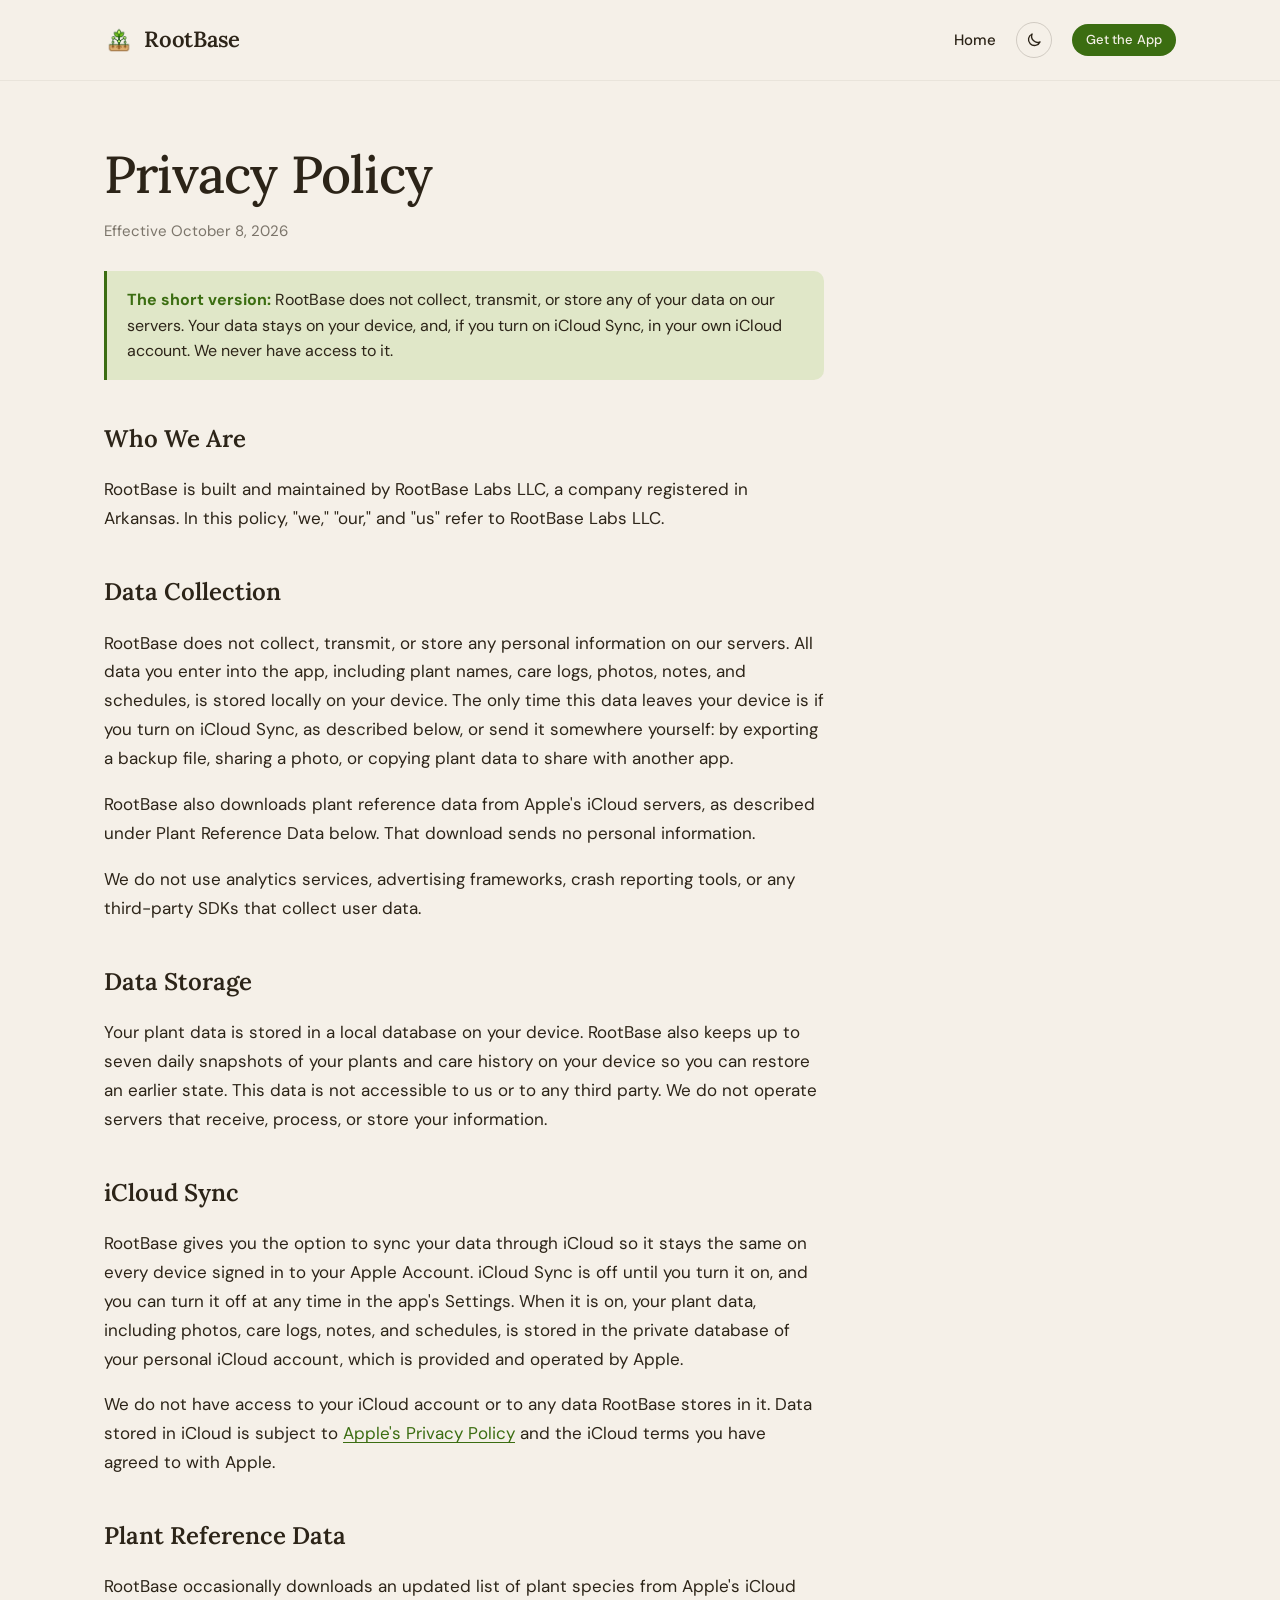
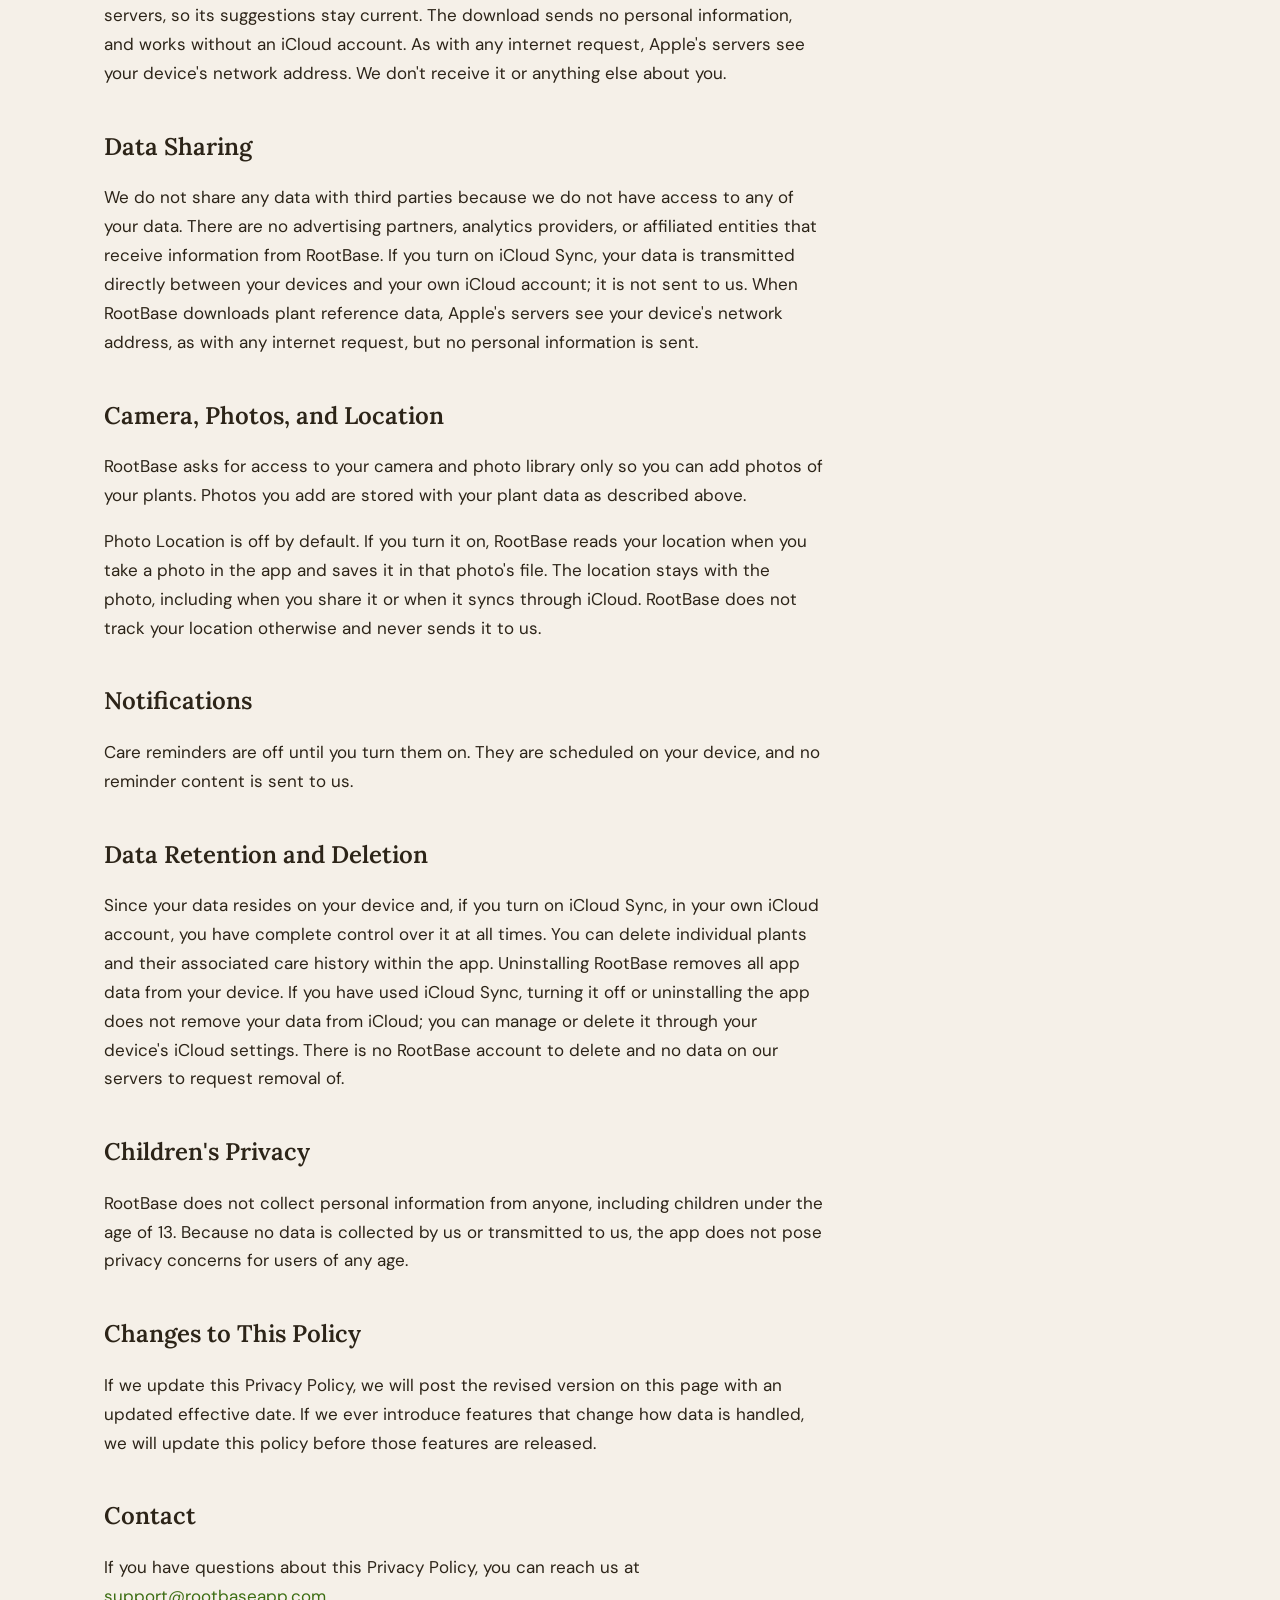
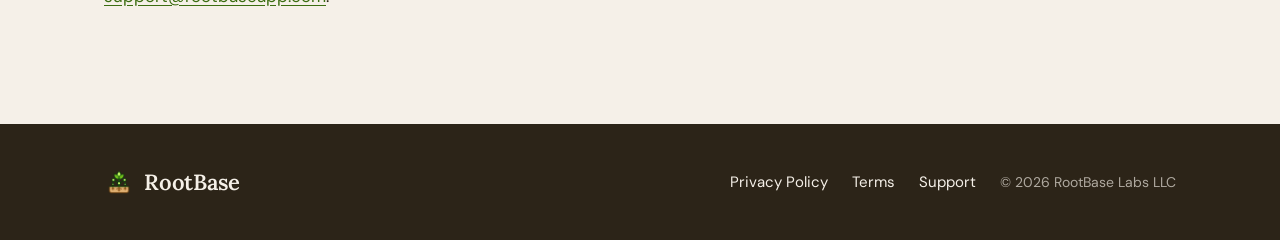
==== commit 78fb8610: "Mention plant reference download in data collection and sharing sections Co-Authored-By: Claude Opus" ====
--- a/privacy.html
+++ b/privacy.html
@@ -65,6 +65,7 @@
 
         <h2>Data Collection</h2>
         <p>RootBase does not collect, transmit, or store any personal information on our servers. All data you enter into the app, including plant names, care logs, photos, notes, and schedules, is stored locally on your device. The only time this data leaves your device is if you turn on iCloud Sync, as described below, or send it somewhere yourself: by exporting a backup file, sharing a photo, or copying plant data to share with another app.</p>
+        <p>RootBase also downloads plant reference data from Apple's iCloud servers, as described under Plant Reference Data below. That download sends no personal information.</p>
         <p>We do not use analytics services, advertising frameworks, crash reporting tools, or any third-party SDKs that collect user data.</p>
 
         <h2>Data Storage</h2>
@@ -78,7 +79,7 @@
         <p>RootBase occasionally downloads an updated list of plant species from Apple's iCloud servers, so its suggestions stay current. The download sends no personal information, and works without an iCloud account. As with any internet request, Apple's servers see your device's network address. We don't receive it or anything else about you.</p>
 
         <h2>Data Sharing</h2>
-        <p>We do not share any data with third parties because we do not have access to any of your data. There are no advertising partners, analytics providers, or affiliated entities that receive information from RootBase. If you turn on iCloud Sync, your data is transmitted directly between your devices and your own iCloud account; it is not sent to us.</p>
+        <p>We do not share any data with third parties because we do not have access to any of your data. There are no advertising partners, analytics providers, or affiliated entities that receive information from RootBase. If you turn on iCloud Sync, your data is transmitted directly between your devices and your own iCloud account; it is not sent to us. When RootBase downloads plant reference data, Apple's servers see your device's network address, as with any internet request, but no personal information is sent.</p>
 
         <h2>Camera, Photos, and Location</h2>
         <p>RootBase asks for access to your camera and photo library only so you can add photos of your plants. Photos you add are stored with your plant data as described above.</p>
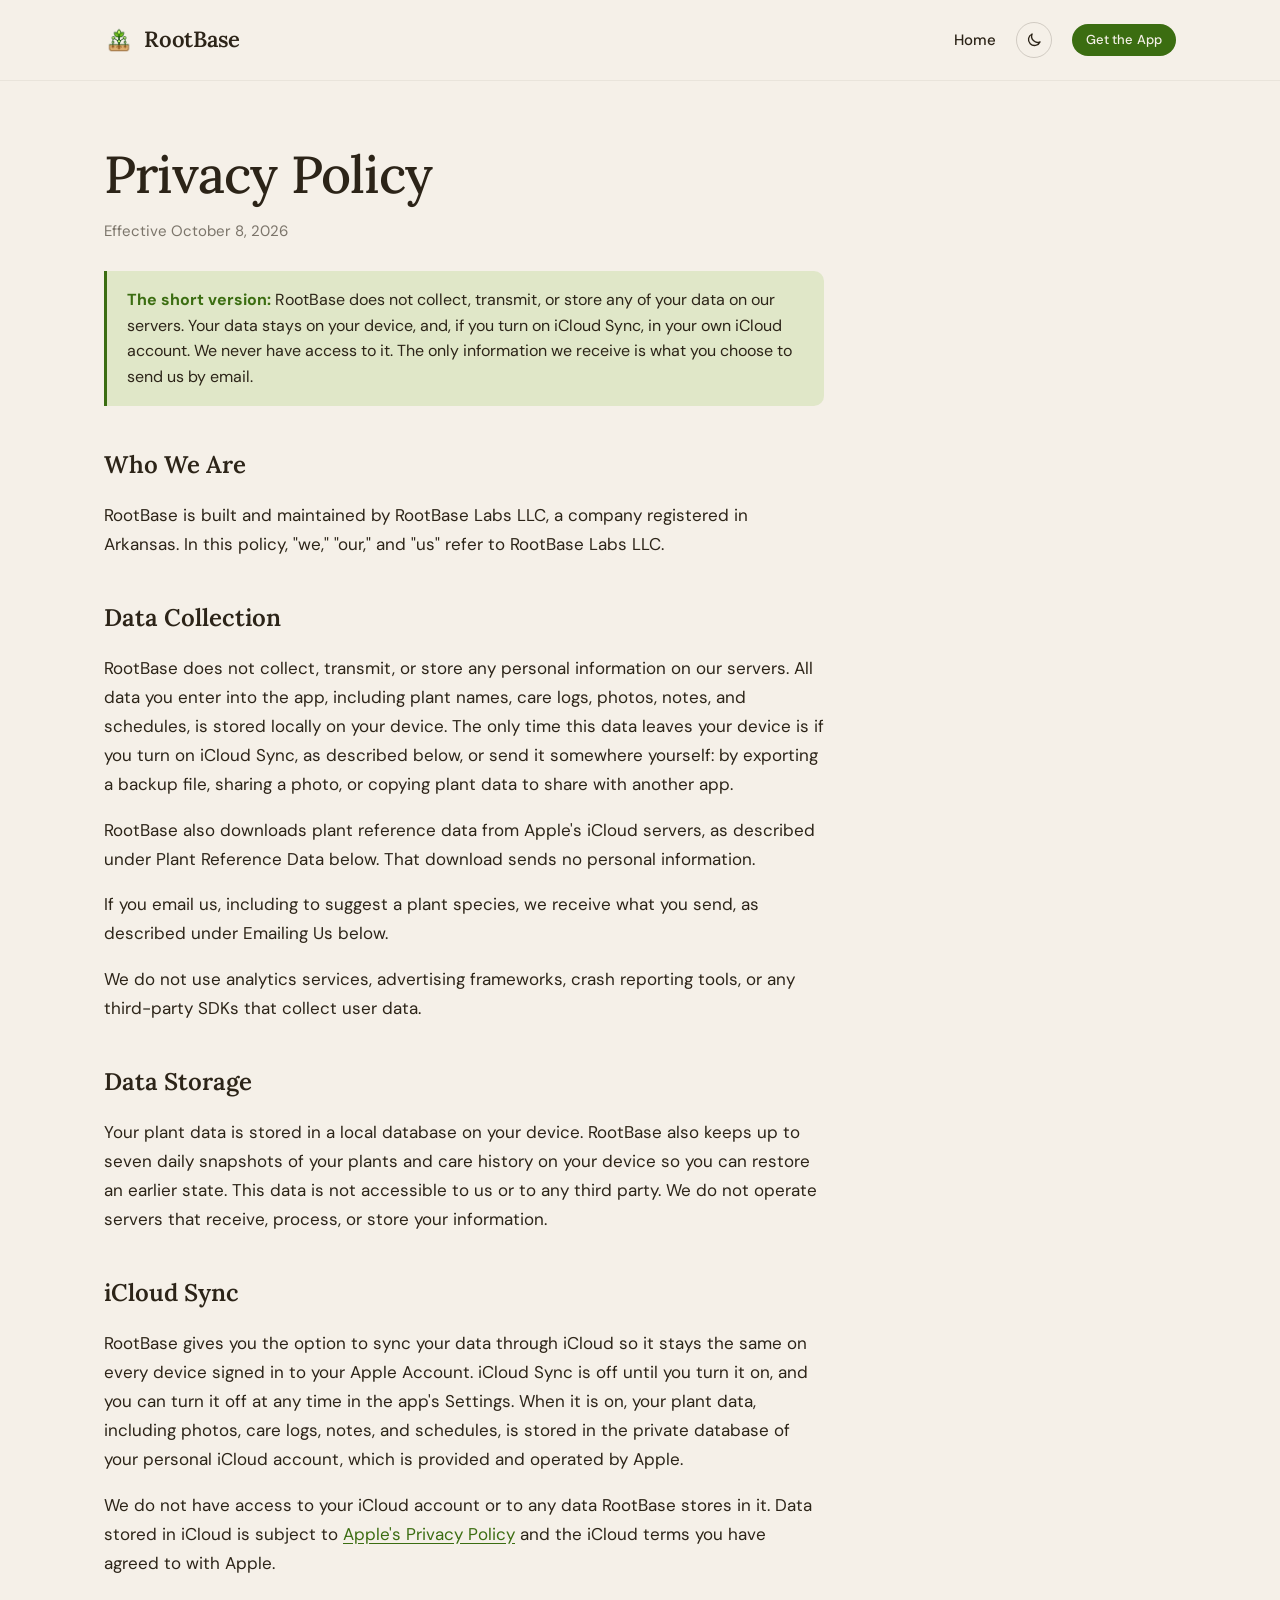
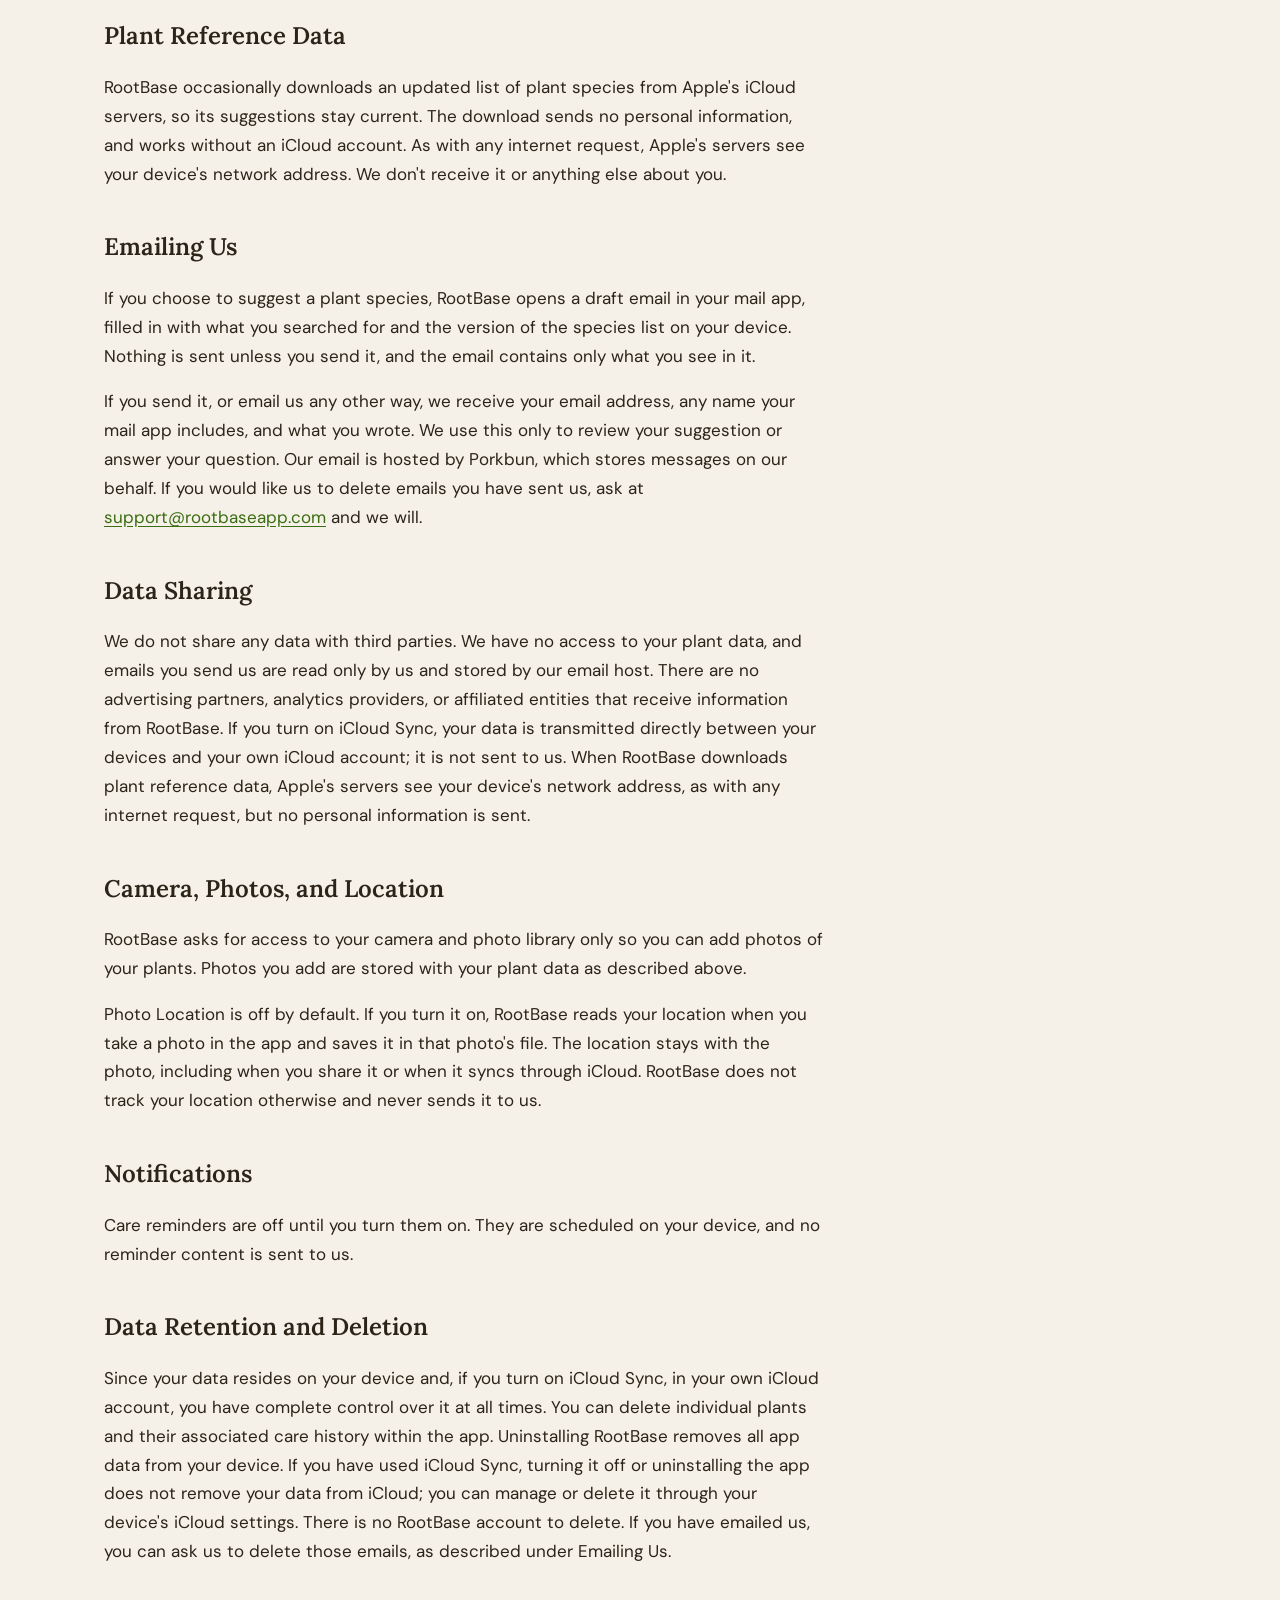
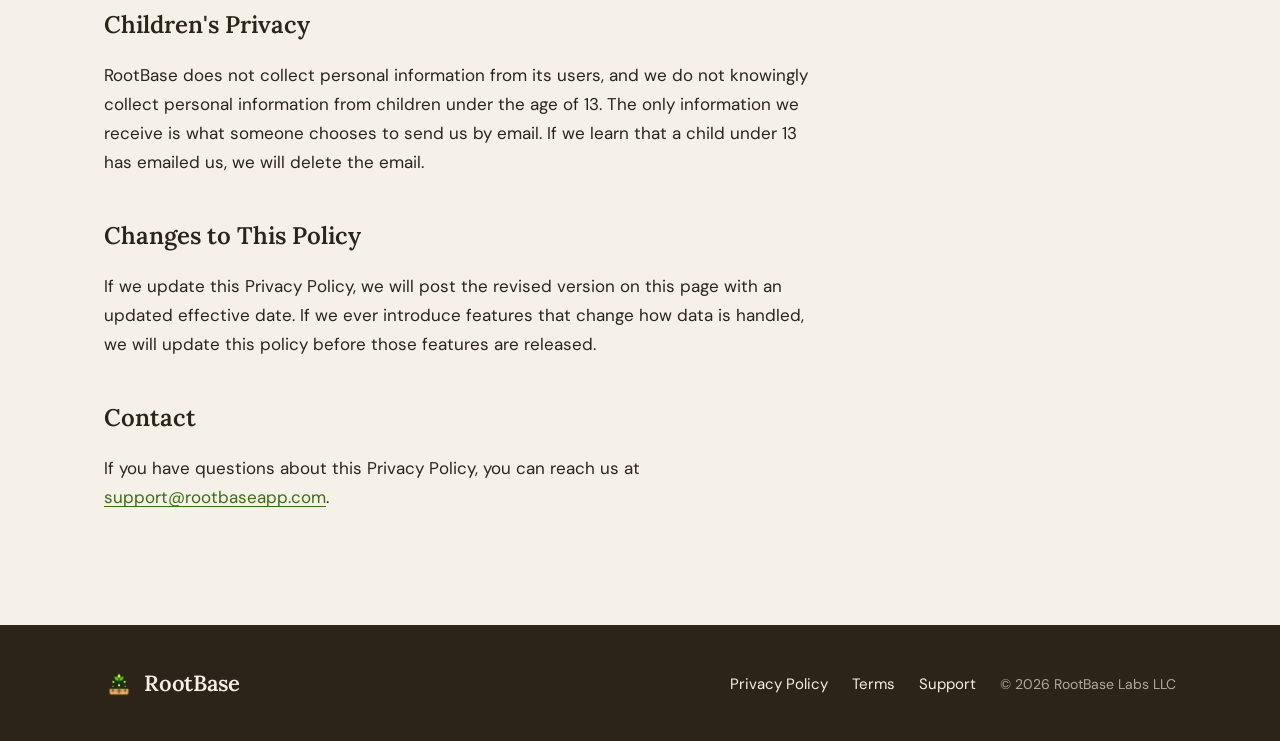
==== commit 8270414a: "Cover emailing support and species suggestions in privacy policy Co-Authored-By: Claude Opus 5.5 <no" ====
--- a/privacy.html
+++ b/privacy.html
@@ -57,7 +57,7 @@
       <p class="doc-effective-date">Effective October 8, 2026</p>
       <div class="doc-content">
         <div class="doc-summary">
-          <strong>The short version:</strong> RootBase does not collect, transmit, or store any of your data on our servers. Your data stays on your device, and, if you turn on iCloud Sync, in your own iCloud account. We never have access to it.
+          <strong>The short version:</strong> RootBase does not collect, transmit, or store any of your data on our servers. Your data stays on your device, and, if you turn on iCloud Sync, in your own iCloud account. We never have access to it. The only information we receive is what you choose to send us by email.
         </div>
 
         <h2>Who We Are</h2>
@@ -66,6 +66,7 @@
         <h2>Data Collection</h2>
         <p>RootBase does not collect, transmit, or store any personal information on our servers. All data you enter into the app, including plant names, care logs, photos, notes, and schedules, is stored locally on your device. The only time this data leaves your device is if you turn on iCloud Sync, as described below, or send it somewhere yourself: by exporting a backup file, sharing a photo, or copying plant data to share with another app.</p>
         <p>RootBase also downloads plant reference data from Apple's iCloud servers, as described under Plant Reference Data below. That download sends no personal information.</p>
+        <p>If you email us, including to suggest a plant species, we receive what you send, as described under Emailing Us below.</p>
         <p>We do not use analytics services, advertising frameworks, crash reporting tools, or any third-party SDKs that collect user data.</p>
 
         <h2>Data Storage</h2>
@@ -78,8 +79,12 @@
         <h2>Plant Reference Data</h2>
         <p>RootBase occasionally downloads an updated list of plant species from Apple's iCloud servers, so its suggestions stay current. The download sends no personal information, and works without an iCloud account. As with any internet request, Apple's servers see your device's network address. We don't receive it or anything else about you.</p>
 
+        <h2>Emailing Us</h2>
+        <p>If you choose to suggest a plant species, RootBase opens a draft email in your mail app, filled in with what you searched for and the version of the species list on your device. Nothing is sent unless you send it, and the email contains only what you see in it.</p>
+        <p>If you send it, or email us any other way, we receive your email address, any name your mail app includes, and what you wrote. We use this only to review your suggestion or answer your question. Our email is hosted by Porkbun, which stores messages on our behalf. If you would like us to delete emails you have sent us, ask at <a href="mailto:support@rootbaseapp.com">support@rootbaseapp.com</a> and we will.</p>
+
         <h2>Data Sharing</h2>
-        <p>We do not share any data with third parties because we do not have access to any of your data. There are no advertising partners, analytics providers, or affiliated entities that receive information from RootBase. If you turn on iCloud Sync, your data is transmitted directly between your devices and your own iCloud account; it is not sent to us. When RootBase downloads plant reference data, Apple's servers see your device's network address, as with any internet request, but no personal information is sent.</p>
+        <p>We do not share any data with third parties. We have no access to your plant data, and emails you send us are read only by us and stored by our email host. There are no advertising partners, analytics providers, or affiliated entities that receive information from RootBase. If you turn on iCloud Sync, your data is transmitted directly between your devices and your own iCloud account; it is not sent to us. When RootBase downloads plant reference data, Apple's servers see your device's network address, as with any internet request, but no personal information is sent.</p>
 
         <h2>Camera, Photos, and Location</h2>
         <p>RootBase asks for access to your camera and photo library only so you can add photos of your plants. Photos you add are stored with your plant data as described above.</p>
@@ -89,10 +94,10 @@
         <p>Care reminders are off until you turn them on. They are scheduled on your device, and no reminder content is sent to us.</p>
 
         <h2>Data Retention and Deletion</h2>
-        <p>Since your data resides on your device and, if you turn on iCloud Sync, in your own iCloud account, you have complete control over it at all times. You can delete individual plants and their associated care history within the app. Uninstalling RootBase removes all app data from your device. If you have used iCloud Sync, turning it off or uninstalling the app does not remove your data from iCloud; you can manage or delete it through your device's iCloud settings. There is no RootBase account to delete and no data on our servers to request removal of.</p>
+        <p>Since your data resides on your device and, if you turn on iCloud Sync, in your own iCloud account, you have complete control over it at all times. You can delete individual plants and their associated care history within the app. Uninstalling RootBase removes all app data from your device. If you have used iCloud Sync, turning it off or uninstalling the app does not remove your data from iCloud; you can manage or delete it through your device's iCloud settings. There is no RootBase account to delete. If you have emailed us, you can ask us to delete those emails, as described under Emailing Us.</p>
 
         <h2>Children's Privacy</h2>
-        <p>RootBase does not collect personal information from anyone, including children under the age of 13. Because no data is collected by us or transmitted to us, the app does not pose privacy concerns for users of any age.</p>
+        <p>RootBase does not collect personal information from its users, and we do not knowingly collect personal information from children under the age of 13. The only information we receive is what someone chooses to send us by email. If we learn that a child under 13 has emailed us, we will delete the email.</p>
 
         <h2>Changes to This Policy</h2>
         <p>If we update this Privacy Policy, we will post the revised version on this page with an updated effective date. If we ever introduce features that change how data is handled, we will update this policy before those features are released.</p>
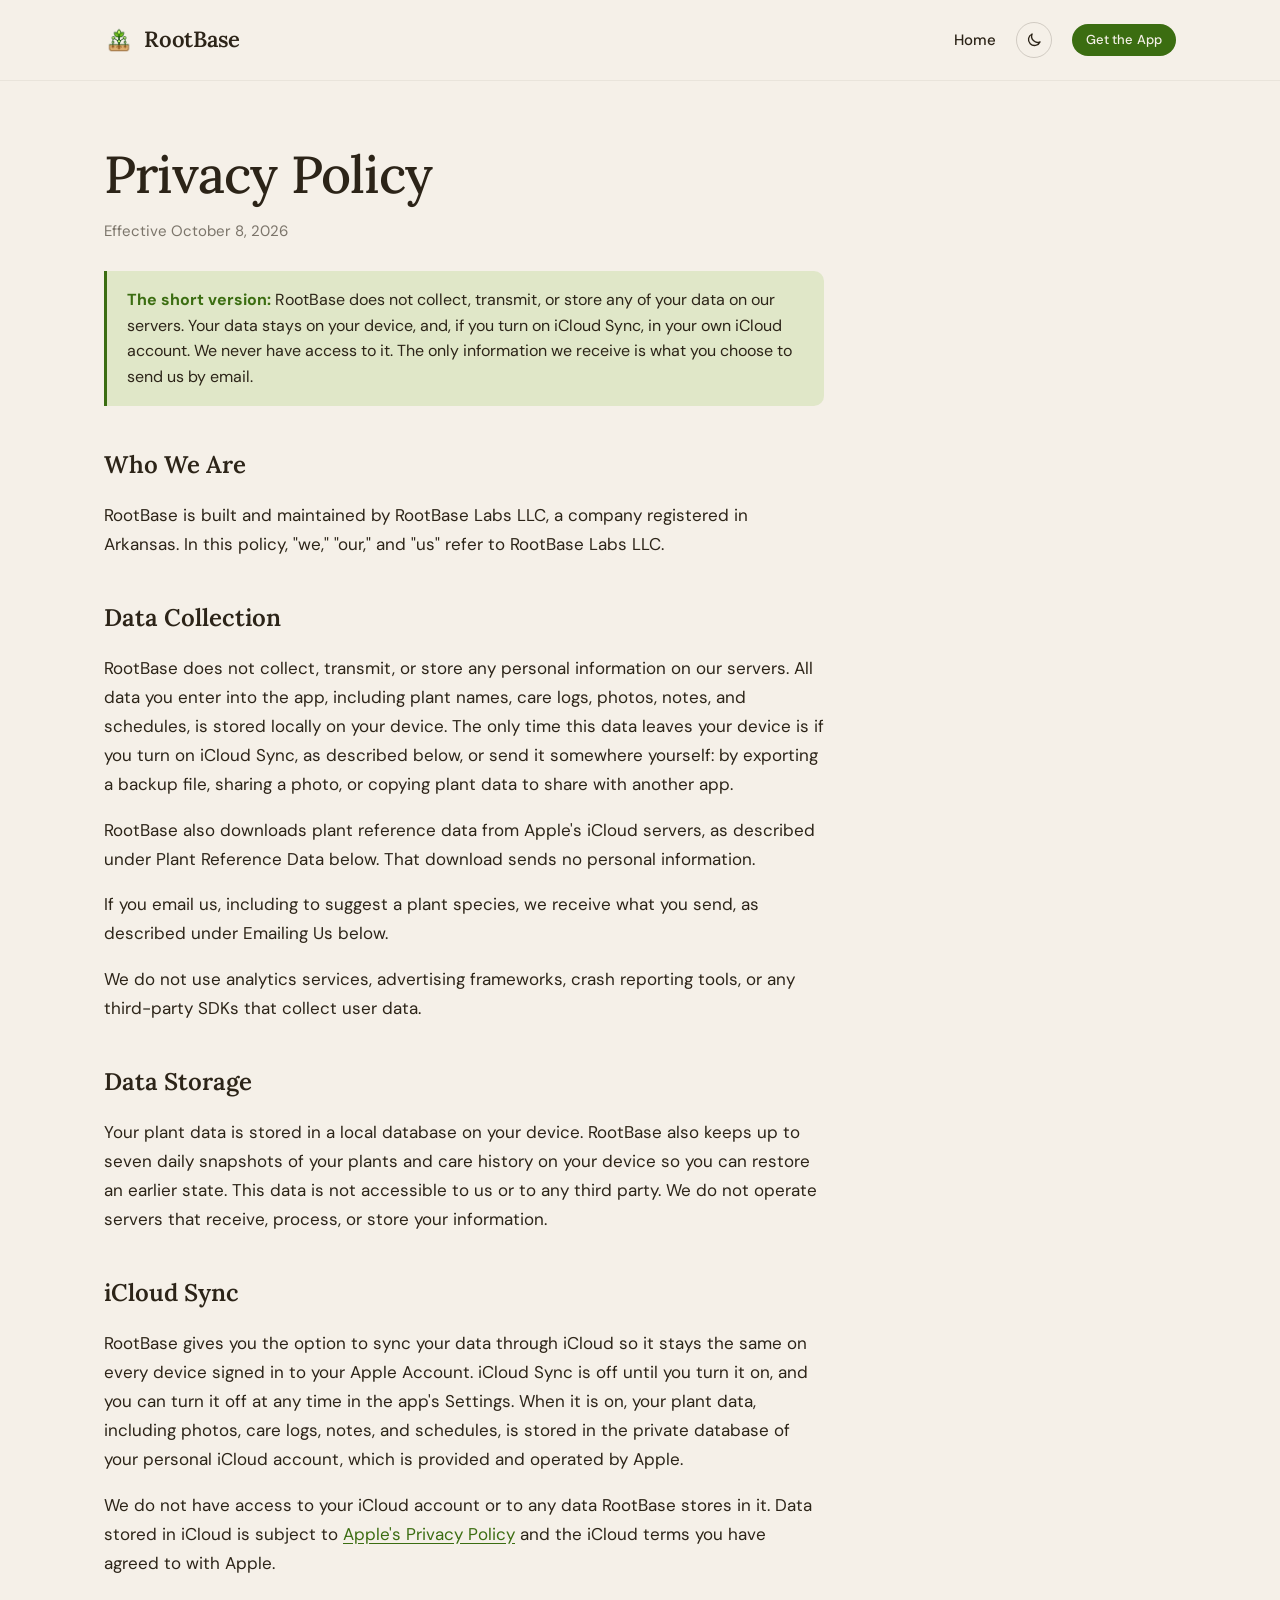
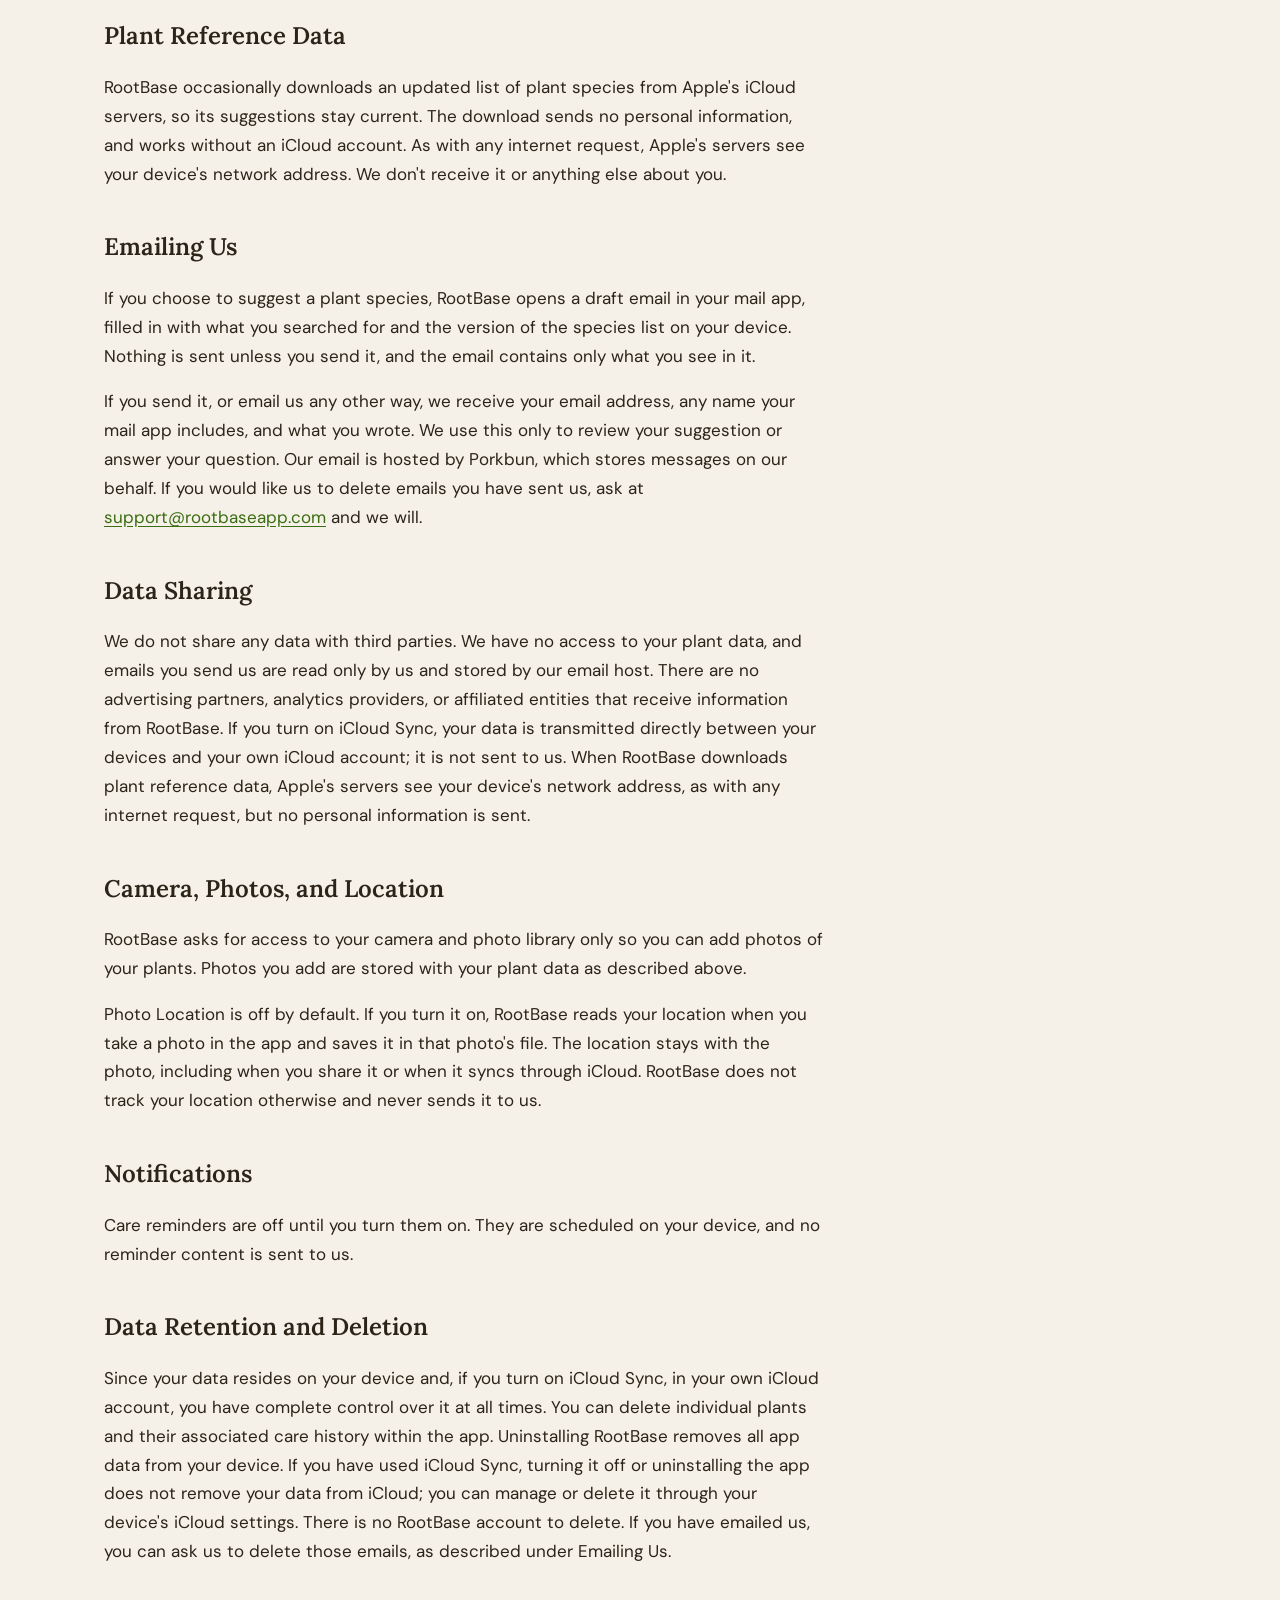
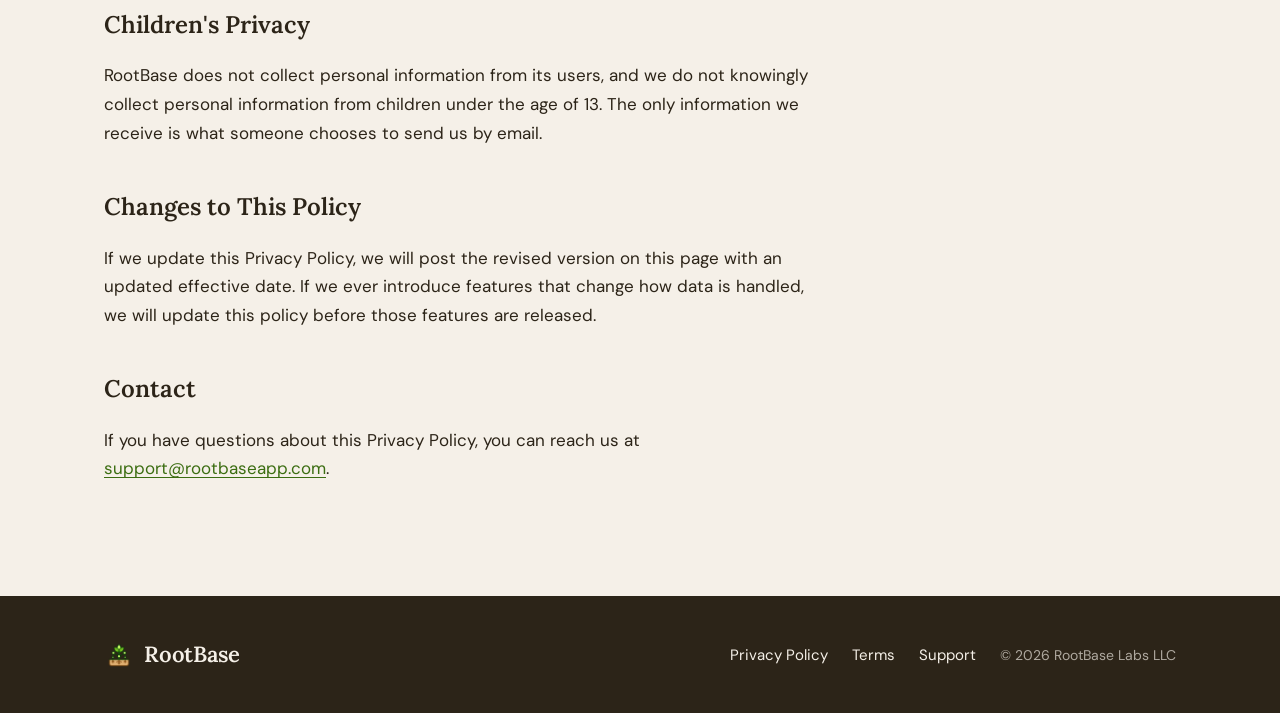
==== commit 26e48a5b: "Drop child email deletion sentence from privacy policy Co-Authored-By: Claude Opus 5.5 <noreply@anth" ====
--- a/privacy.html
+++ b/privacy.html
@@ -97,7 +97,7 @@
         <p>Since your data resides on your device and, if you turn on iCloud Sync, in your own iCloud account, you have complete control over it at all times. You can delete individual plants and their associated care history within the app. Uninstalling RootBase removes all app data from your device. If you have used iCloud Sync, turning it off or uninstalling the app does not remove your data from iCloud; you can manage or delete it through your device's iCloud settings. There is no RootBase account to delete. If you have emailed us, you can ask us to delete those emails, as described under Emailing Us.</p>
 
         <h2>Children's Privacy</h2>
-        <p>RootBase does not collect personal information from its users, and we do not knowingly collect personal information from children under the age of 13. The only information we receive is what someone chooses to send us by email. If we learn that a child under 13 has emailed us, we will delete the email.</p>
+        <p>RootBase does not collect personal information from its users, and we do not knowingly collect personal information from children under the age of 13. The only information we receive is what someone chooses to send us by email.</p>
 
         <h2>Changes to This Policy</h2>
         <p>If we update this Privacy Policy, we will post the revised version on this page with an updated effective date. If we ever introduce features that change how data is handled, we will update this policy before those features are released.</p>
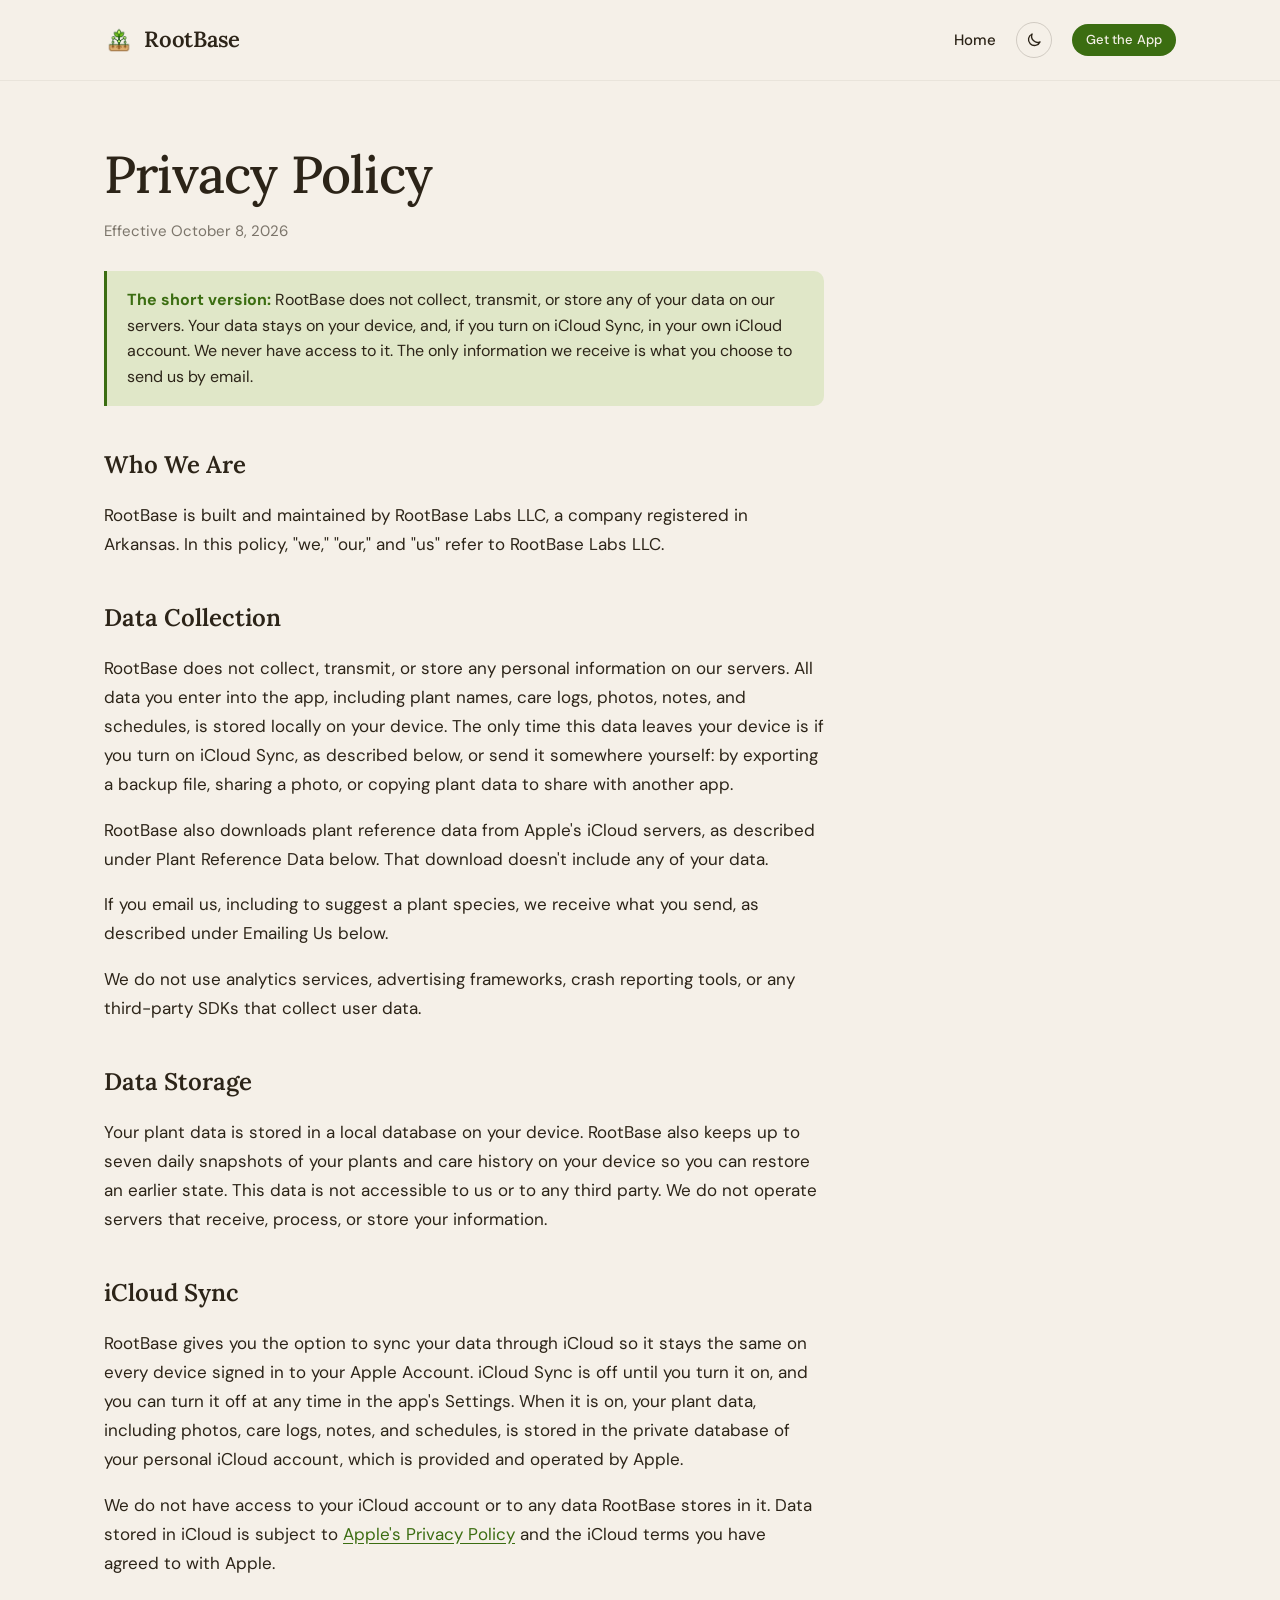
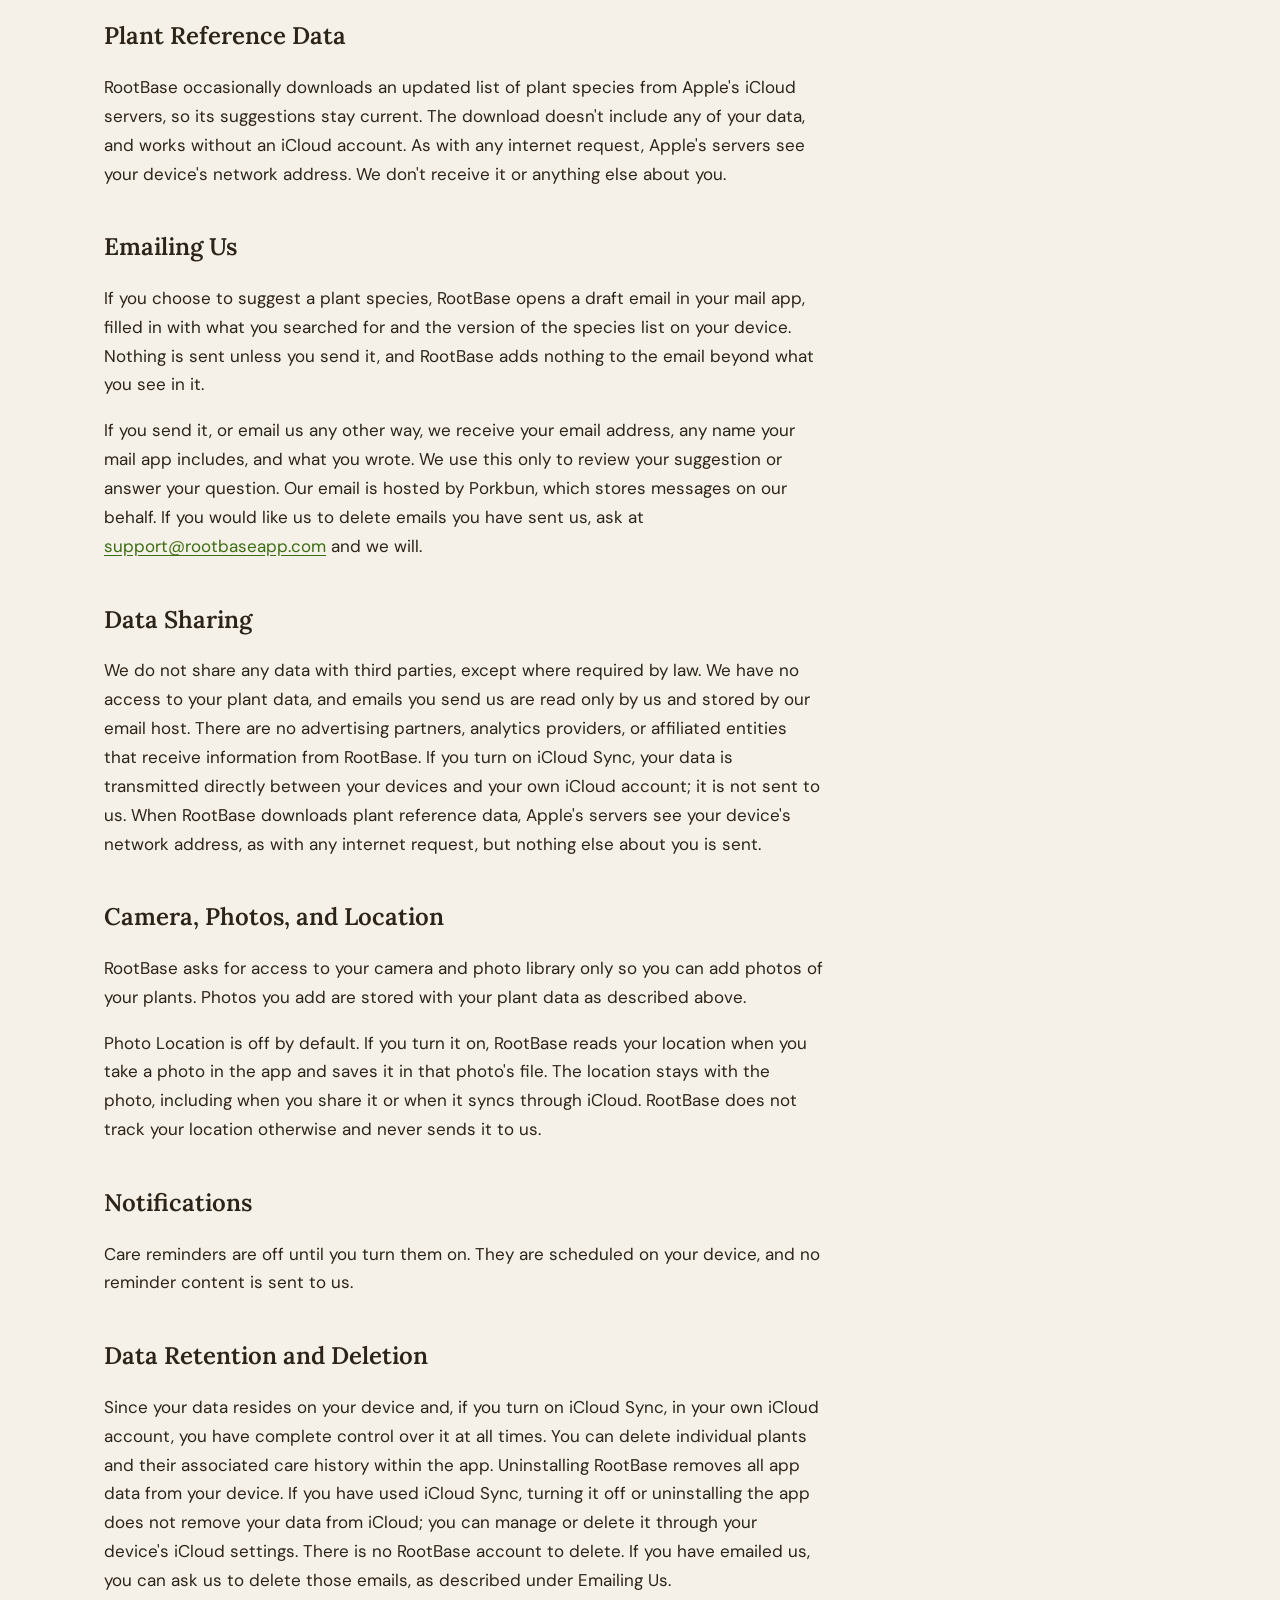
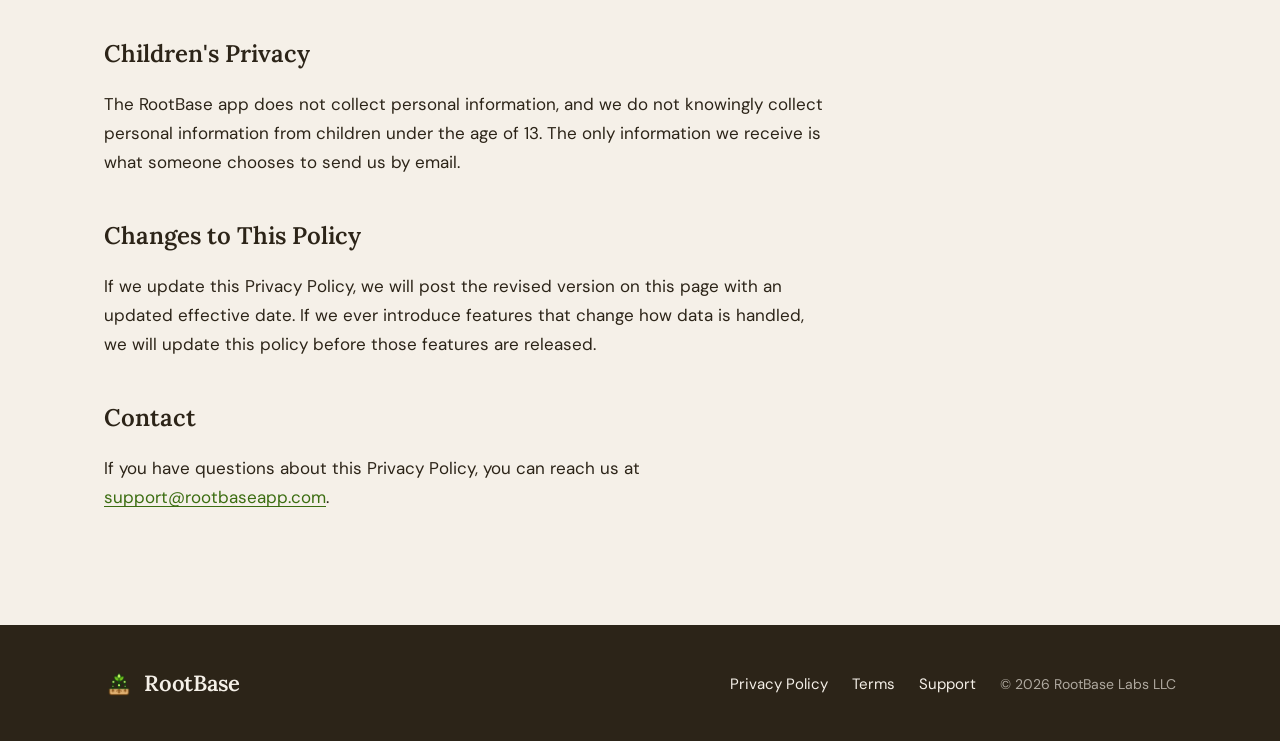
==== commit bfd2a8f3: "Tighten privacy policy wording on network address, email contents, and legal disclosure Co-Authored-" ====
--- a/privacy.html
+++ b/privacy.html
@@ -65,7 +65,7 @@
 
         <h2>Data Collection</h2>
         <p>RootBase does not collect, transmit, or store any personal information on our servers. All data you enter into the app, including plant names, care logs, photos, notes, and schedules, is stored locally on your device. The only time this data leaves your device is if you turn on iCloud Sync, as described below, or send it somewhere yourself: by exporting a backup file, sharing a photo, or copying plant data to share with another app.</p>
-        <p>RootBase also downloads plant reference data from Apple's iCloud servers, as described under Plant Reference Data below. That download sends no personal information.</p>
+        <p>RootBase also downloads plant reference data from Apple's iCloud servers, as described under Plant Reference Data below. That download doesn't include any of your data.</p>
         <p>If you email us, including to suggest a plant species, we receive what you send, as described under Emailing Us below.</p>
         <p>We do not use analytics services, advertising frameworks, crash reporting tools, or any third-party SDKs that collect user data.</p>
 
@@ -77,14 +77,14 @@
         <p>We do not have access to your iCloud account or to any data RootBase stores in it. Data stored in iCloud is subject to <a href="https://www.apple.com/legal/privacy/" target="_blank" rel="noopener">Apple's Privacy Policy</a> and the iCloud terms you have agreed to with Apple.</p>
 
         <h2>Plant Reference Data</h2>
-        <p>RootBase occasionally downloads an updated list of plant species from Apple's iCloud servers, so its suggestions stay current. The download sends no personal information, and works without an iCloud account. As with any internet request, Apple's servers see your device's network address. We don't receive it or anything else about you.</p>
+        <p>RootBase occasionally downloads an updated list of plant species from Apple's iCloud servers, so its suggestions stay current. The download doesn't include any of your data, and works without an iCloud account. As with any internet request, Apple's servers see your device's network address. We don't receive it or anything else about you.</p>
 
         <h2>Emailing Us</h2>
-        <p>If you choose to suggest a plant species, RootBase opens a draft email in your mail app, filled in with what you searched for and the version of the species list on your device. Nothing is sent unless you send it, and the email contains only what you see in it.</p>
+        <p>If you choose to suggest a plant species, RootBase opens a draft email in your mail app, filled in with what you searched for and the version of the species list on your device. Nothing is sent unless you send it, and RootBase adds nothing to the email beyond what you see in it.</p>
         <p>If you send it, or email us any other way, we receive your email address, any name your mail app includes, and what you wrote. We use this only to review your suggestion or answer your question. Our email is hosted by Porkbun, which stores messages on our behalf. If you would like us to delete emails you have sent us, ask at <a href="mailto:support@rootbaseapp.com">support@rootbaseapp.com</a> and we will.</p>
 
         <h2>Data Sharing</h2>
-        <p>We do not share any data with third parties. We have no access to your plant data, and emails you send us are read only by us and stored by our email host. There are no advertising partners, analytics providers, or affiliated entities that receive information from RootBase. If you turn on iCloud Sync, your data is transmitted directly between your devices and your own iCloud account; it is not sent to us. When RootBase downloads plant reference data, Apple's servers see your device's network address, as with any internet request, but no personal information is sent.</p>
+        <p>We do not share any data with third parties, except where required by law. We have no access to your plant data, and emails you send us are read only by us and stored by our email host. There are no advertising partners, analytics providers, or affiliated entities that receive information from RootBase. If you turn on iCloud Sync, your data is transmitted directly between your devices and your own iCloud account; it is not sent to us. When RootBase downloads plant reference data, Apple's servers see your device's network address, as with any internet request, but nothing else about you is sent.</p>
 
         <h2>Camera, Photos, and Location</h2>
         <p>RootBase asks for access to your camera and photo library only so you can add photos of your plants. Photos you add are stored with your plant data as described above.</p>
@@ -97,7 +97,7 @@
         <p>Since your data resides on your device and, if you turn on iCloud Sync, in your own iCloud account, you have complete control over it at all times. You can delete individual plants and their associated care history within the app. Uninstalling RootBase removes all app data from your device. If you have used iCloud Sync, turning it off or uninstalling the app does not remove your data from iCloud; you can manage or delete it through your device's iCloud settings. There is no RootBase account to delete. If you have emailed us, you can ask us to delete those emails, as described under Emailing Us.</p>
 
         <h2>Children's Privacy</h2>
-        <p>RootBase does not collect personal information from its users, and we do not knowingly collect personal information from children under the age of 13. The only information we receive is what someone chooses to send us by email.</p>
+        <p>The RootBase app does not collect personal information, and we do not knowingly collect personal information from children under the age of 13. The only information we receive is what someone chooses to send us by email.</p>
 
         <h2>Changes to This Policy</h2>
         <p>If we update this Privacy Policy, we will post the revised version on this page with an updated effective date. If we ever introduce features that change how data is handled, we will update this policy before those features are released.</p>
